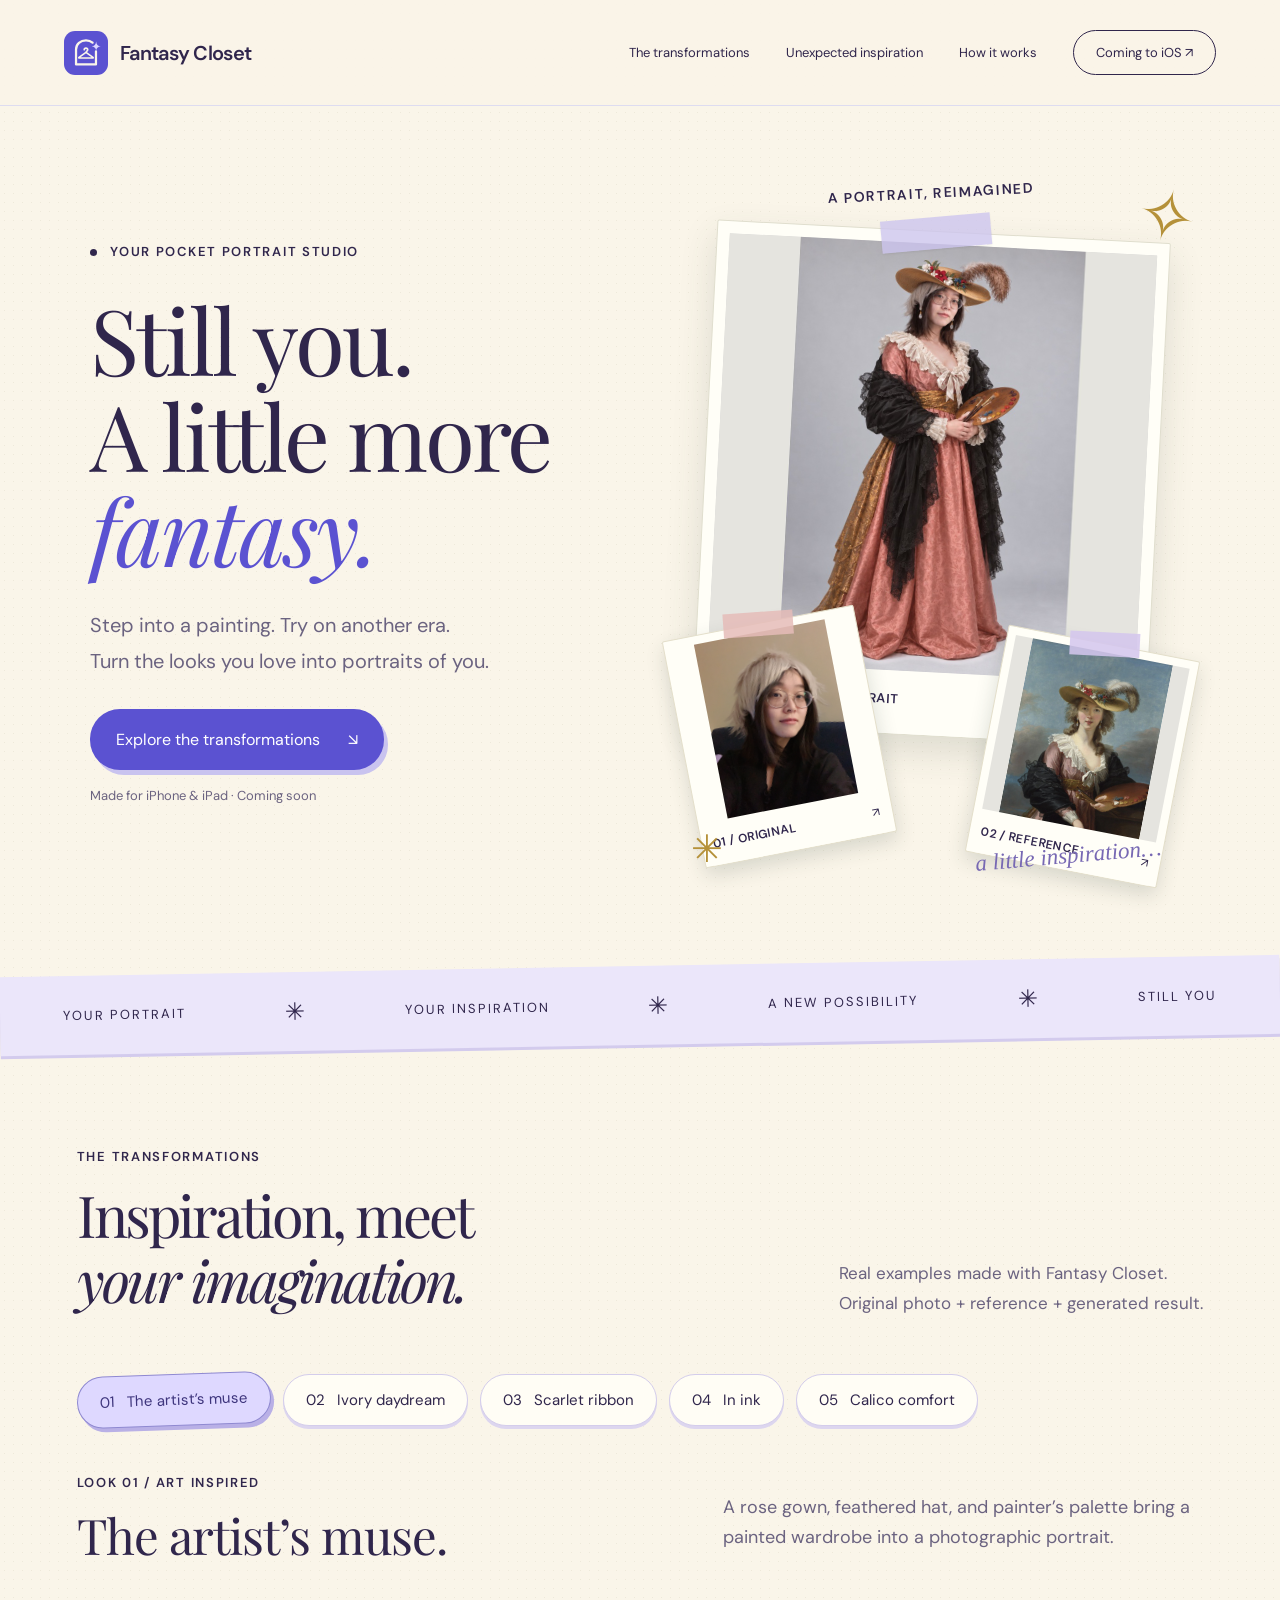
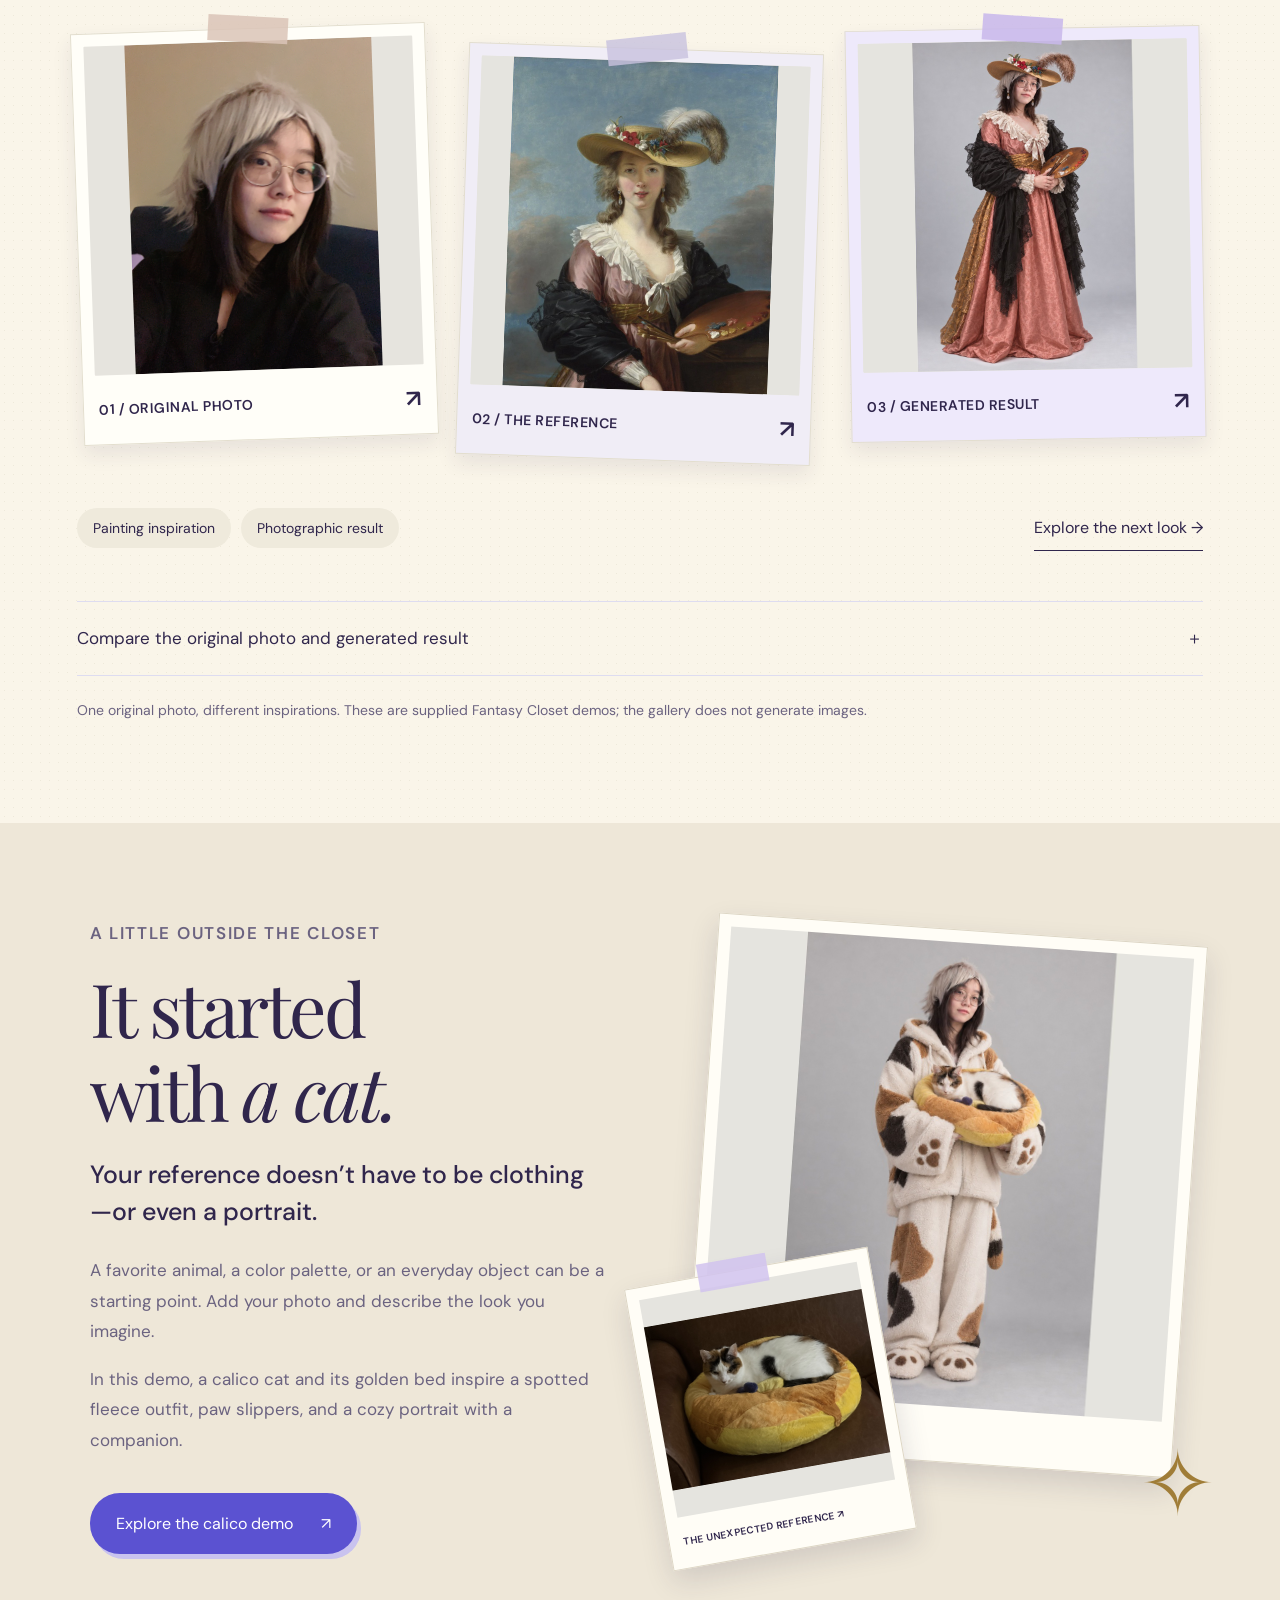
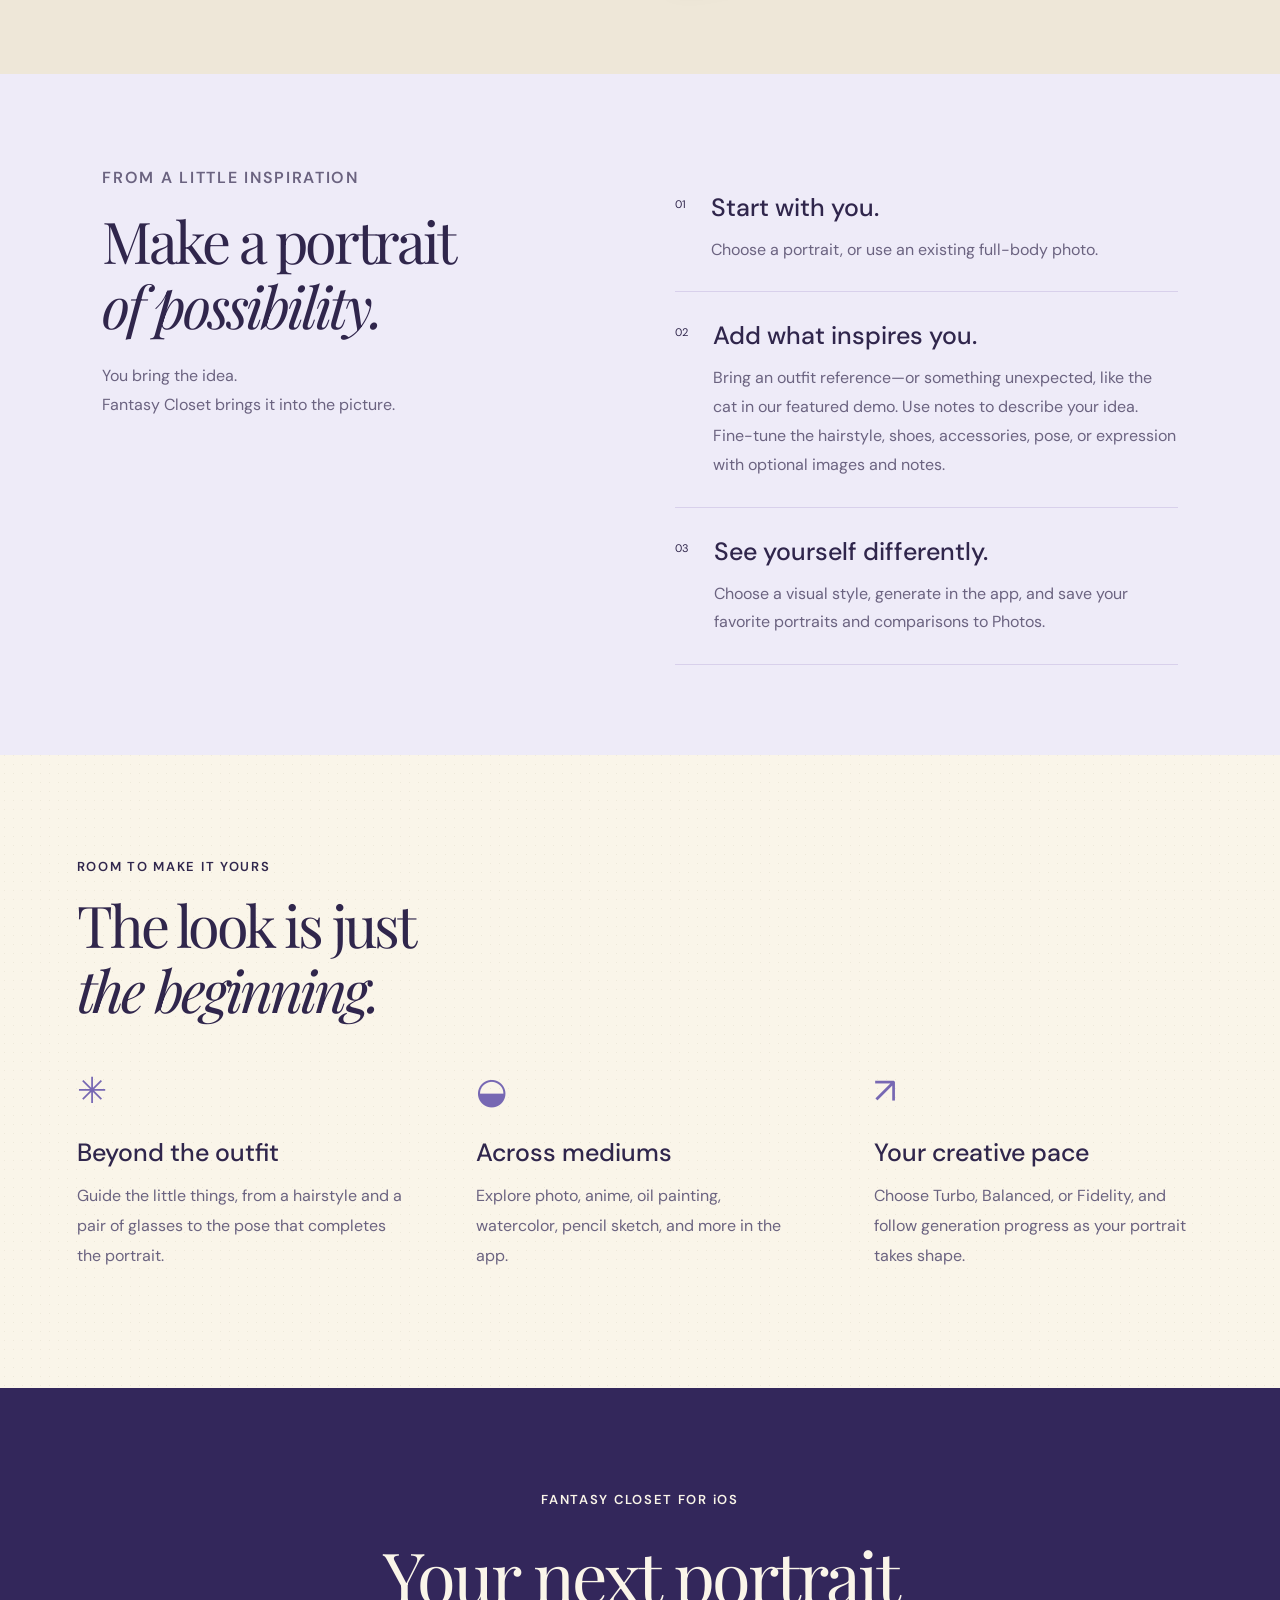
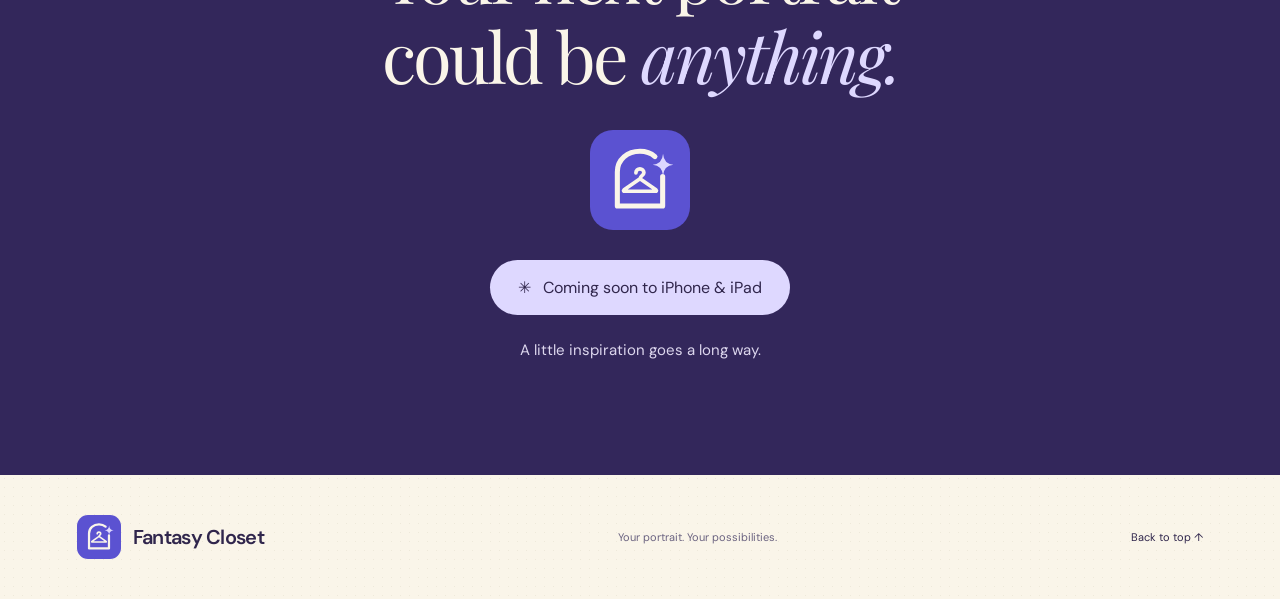
==== FantasyCloset/index.html @ d8d75c47 "WIP" ====
<!doctype html><html lang="en"><head><meta charset="UTF-8"><meta name="viewport" content="width=device-width,initial-scale=1"><meta name="description" content="Meet Fantasy Closet, an iOS portrait studio for exploring outfits, artistic styles, and new possibilities with your photos."><title>Fantasy Closet — A different kind of self-expression</title><link rel="icon" type="image/svg+xml" href="assets/fantasy-closet-icon.svg"><link rel="apple-touch-icon" href="assets/apple-touch-icon.png"><link rel="stylesheet" href="style.css"></head><body>
<header><a class="brand" href="#"><img src="assets/fantasy-closet-icon.svg" alt="" class="brand-icon"><span>Fantasy Closet</span></a><nav aria-label="Main navigation"><a href="#explore">The transformations</a><a href="#calico">Unexpected inspiration</a><a href="#process">How it works</a><a class="pill" href="#launch">Coming to iOS ↗</a></nav></header>
<main><section class="hero"><div class="hero-copy"><p class="eyebrow"><span class="dot"></span> YOUR POCKET PORTRAIT STUDIO</p><h1>Still you.<br>A little more<br><em>fantasy.</em></h1><p class="intro">Step into a painting. Try on another era.<br>Turn the looks you love into portraits of you.</p><a class="button" href="#explore">Explore the transformations <span>↘</span></a><p class="small">Made for iPhone & iPad · Coming soon</p></div><div class="hero-art hero-story"><p class="eyebrow">A PORTRAIT, REIMAGINED</p><button class="hero-output" id="hero-output" aria-label="Enlarge hero generated portrait"><img class="hero-result" src="assets/artist-result.jpg" alt="Generated portrait in a rose gown and feathered artist’s hat"><span>03 / GENERATED PORTRAIT <b>↗</b></span></button><div class="hero-inputs"><button id="hero-original" aria-label="View the original portrait"><img src="assets/original.jpg" alt="Original source portrait with glasses and two-tone hair"><span>01 / ORIGINAL <b>↗</b></span></button><span class="hero-plus" aria-hidden="true">+</span><button data-view="1" aria-label="View the painting reference"><img src="assets/artist-reference.jpg" alt="Painting used as the outfit reference"><span>02 / REFERENCE <b>↗</b></span></button></div><p class="hero-story-note"><span aria-hidden="true">✳</span></p></div></section>
<div class="ribbon"><span>YOUR PORTRAIT</span><i>✳</i><span>YOUR INSPIRATION</span><i>✳</i><span>A NEW POSSIBILITY</span><i>✳</i><span>STILL YOU</span></div>
<section id="explore" class="explore"><div class="section-heading"><div><p class="eyebrow">THE TRANSFORMATIONS</p><h2>Inspiration, meet<br><em>your imagination.</em></h2></div><p>Real examples made with Fantasy Closet.<br>Original photo + reference + generated result.</p></div><div class="tabs" role="group" aria-label="Choose a transformation">
<button class="active" data-look="0" aria-pressed="true">01 &nbsp; The artist’s muse</button><button data-look="1" aria-pressed="false">02 &nbsp; Ivory daydream</button><button data-look="2" aria-pressed="false">03 &nbsp; Scarlet ribbon</button><button data-look="3" aria-pressed="false">04 &nbsp; In ink</button><button data-look="4" aria-pressed="false">05 &nbsp; Calico comfort</button></div>
<div class="demo-heading"><div><p class="eyebrow" id="look-number">LOOK 01 / ART INSPIRED</p><h3 id="look-title">The artist’s muse.</h3></div><p id="look-description">A rose gown, feathered hat, and painter’s palette bring a painted wardrobe into a photographic portrait.</p></div>
<div class="demo-triptych">
<figure><button class="demo-image" id="expand-original" aria-label="Enlarge original photo"><img id="original" src="assets/original.jpg" alt="Original source portrait with glasses and two-tone hair" loading="lazy"></button><figcaption><span>01 / ORIGINAL PHOTO</span><span>↗</span></figcaption></figure>
<figure><button class="demo-image" id="expand-ref" aria-label="Enlarge reference"><img id="reference" src="assets/artist-reference.jpg" alt="Painting reference with rose gown and feathered hat" loading="lazy"></button><figcaption><span>02 / THE REFERENCE</span><span>↗</span></figcaption></figure>
<figure><button class="demo-image" id="expand-result" aria-label="Enlarge generated result"><img id="result" src="assets/artist-result.jpg" alt="Generated portrait in a rose gown and feathered hat" loading="lazy"></button><figcaption><span>03 / GENERATED RESULT</span><span>↗</span></figcaption></figure>
</div><div class="demo-footer"><div class="tags" id="tags"><span>Painting inspiration</span><span>Photographic result</span></div><button class="text-button" id="next">Explore the next look →</button></div>
<details class="compare-details"><summary>Compare the original photo and generated result <span>＋</span></summary><div class="compare-body"><div class="compare-stage" id="result-frame"><img id="compare-result" src="assets/artist-result.jpg" alt="Generated result for comparison"><div id="before" class="before"><img src="assets/original.jpg" alt="Original photo for comparison"></div><div id="divider"><span>↔</span></div></div><div id="slider-wrap"><label for="compare">Original <span>Drag to compare</span> Result</label><input id="compare" type="range" min="0" max="100" value="50" aria-label="Original and generated result comparison"></div><p>Original portrait and generated full-body result are shown at their own proportions.</p></div></details>
<p class="gallery-note">One original photo, different inspirations. These are supplied Fantasy Closet demos; the gallery does not generate images.</p></section>
<section class="calico-feature" id="calico"><div class="calico-copy"><p class="eyebrow">A LITTLE OUTSIDE THE CLOSET</p><h2>It started<br>with <em>a cat.</em></h2><p class="calico-lead">Your reference doesn’t have to be clothing—or even a portrait.</p><p>A favorite animal, a color palette, or an everyday object can be a starting point. Add your photo and describe the look you imagine.</p><p>In this demo, a calico cat and its golden bed inspire a spotted fleece outfit, paw slippers, and a cozy portrait with a companion.</p><a class="button" id="calico-explore" href="#explore">Explore the calico demo <span>↗</span></a></div><div class="calico-art"><figure class="calico-result"><img src="assets/cat-result.jpg" alt="Generated portrait in calico-patterned fleece holding a cat in its golden bed" loading="lazy"><figcaption>THE IDEA, REIMAGINED</figcaption></figure><figure class="calico-reference"><button id="calico-reference-open" aria-label="Enlarge calico reference"><img src="assets/cat-reference.jpg" alt="The inspiration: a calico cat resting in a golden bed" loading="lazy"></button><figcaption>THE UNEXPECTED REFERENCE ↗</figcaption></figure><span class="calico-spark" aria-hidden="true">✧</span></div></section><section class="process" id="process"><div><p class="eyebrow">FROM A LITTLE INSPIRATION</p><h2>Make a portrait<br><em>of possibility.</em></h2><p>You bring the idea.<br>Fantasy Closet brings it into the picture.</p></div><ol><li><span>01</span><div><h3>Start with you.</h3><p>Choose a portrait, or use an existing full-body photo.</p></div></li><li><span>02</span><div><h3>Add what inspires you.</h3><p>Bring an outfit reference—or something unexpected, like the cat in our featured demo. Use notes to describe your idea. Fine-tune the hairstyle, shoes, accessories, pose, or expression with optional images and notes.</p></div></li><li><span>03</span><div><h3>See yourself differently.</h3><p>Choose a visual style, generate in the app, and save your favorite portraits and comparisons to Photos.</p></div></li></ol></section>
<section class="details"><p class="eyebrow">ROOM TO MAKE IT YOURS</p><h2>The look is just<br><em>the beginning.</em></h2><div class="detail-grid"><article><span>✳</span><h3>Beyond the outfit</h3><p>Guide the little things, from a hairstyle and a pair of glasses to the pose that completes the portrait.</p></article><article><span>◒</span><h3>Across mediums</h3><p>Explore photo, anime, oil painting, watercolor, pencil sketch, and more in the app.</p></article><article><span>↗</span><h3>Your creative pace</h3><p>Choose Turbo, Balanced, or Fidelity, and follow generation progress as your portrait takes shape.</p></article></div></section>
<section class="launch" id="launch"><p class="eyebrow">FANTASY CLOSET FOR iOS</p><h2>Your next portrait<br>could be <em>anything.</em></h2><img class="launch-icon" src="assets/fantasy-closet-icon.svg" alt="Fantasy Closet app icon"><span class="launch-pill">✳ &nbsp; Coming soon to iPhone & iPad</span><p>A little inspiration goes a long way.</p></section></main><footer><a class="brand" href="#"><img src="assets/fantasy-closet-icon.svg" alt="" class="brand-icon"><span>Fantasy Closet</span></a><p>Your portrait. Your possibilities.</p><a href="#">Back to top ↑</a></footer><dialog id="lightbox"><button id="close" aria-label="Close image">Close ×</button><img id="large" alt="Expanded gallery image"></dialog><script src="app.js"></script></body></html>
---- FantasyCloset/style.css ----
@import url('https://fonts.googleapis.com/css2?family=DM+Sans:wght@400;500;600;700&family=Playfair+Display:ital,wght@0,400;0,500;1,400;1,500&display=swap');
:root{--paper:#f5f2eb;--ink:#30264c;--muted:#6b6380;--line:#dedcf0;--accent:#ded8ff}*{box-sizing:border-box}html{scroll-behavior:smooth;scroll-padding-top:30px}body{margin:0;background:var(--paper);color:var(--ink);font-family:'DM Sans',sans-serif}button,a,input{-webkit-tap-highlight-color:transparent}button,a{touch-action:manipulation}a{color:inherit;text-decoration:none}button{font:inherit;cursor:pointer;color:inherit}button:focus-visible,a:focus-visible,input:focus-visible{outline:3px solid #9b6529;outline-offset:5px}header{height:106px;display:flex;align-items:center;justify-content:space-between;padding:0 5%;border-bottom:1px solid var(--line)}.brand{display:flex;gap:12px;align-items:center;font-size:29px}.brand span{font-size:20px;letter-spacing:-.7px;font-weight:600}nav{display:flex;align-items:center;gap:36px;font-size:13px}.pill{border:1px solid var(--ink);border-radius:30px;padding:13px 22px}.hero{max-width:1500px;margin:auto;display:grid;grid-template-columns:1fr 1fr;min-height:780px;padding:68px 7% 75px;gap:50px}.eyebrow{font-size:11px;letter-spacing:2px;font-weight:600;line-height:1.8}.dot{display:inline-block;width:7px;height:7px;background:var(--ink);border-radius:50%;margin-right:9px}h1,h2,h3,p{margin-top:0}h1,h2{font-family:'Playfair Display',Georgia,serif;font-weight:400;letter-spacing:-3px}h1{font-size:clamp(70px,7.1vw,110px);line-height:1.05;margin:28px 0}em{font-weight:400}h1 em{color:#5b52d1}.intro{font-size:17px;line-height:1.8;color:var(--muted);margin:30px 0}.button{background:var(--ink);color:white;display:inline-flex;gap:28px;align-items:center;padding:20px 26px;border-radius:4px;font-size:13px}.button:hover{background:#4941b4}.small{font-size:11px;color:var(--muted);margin-top:17px}.hero-art{position:relative;max-width:490px;margin:0 auto;width:100%;padding:0 0 20px 35px}.hero-result{width:100%;height:625px;object-fit:cover;border-radius:220px 220px 3px 3px;background:#ccc}.orbit{position:absolute;right:-28px;top:270px;writing-mode:vertical-rl;font-size:9px;letter-spacing:3px}.reference-stamp{position:absolute;bottom:42px;left:-42px;width:155px;background:#fffdf8;border:0;padding:9px;box-shadow:0 9px 25px #132e2520;transform:rotate(-8deg);transition:transform .2s}.reference-stamp:hover{transform:rotate(-3deg) scale(1.04)}.reference-stamp img{width:100%;height:170px;object-fit:cover}.reference-stamp span{display:block;font-size:8px;letter-spacing:1px;margin:10px 0 3px}.art-label{display:block;text-align:right;font-size:9px;letter-spacing:2px;margin-top:17px}.ribbon{display:flex;justify-content:space-around;gap:20px;align-items:center;border-block:1px solid var(--line);padding:24px;font-size:11px;letter-spacing:2px}.ribbon i{font-size:24px;font-style:normal}.explore,.details{padding:100px 6%}.section-heading{display:flex;justify-content:space-between;align-items:end;margin-bottom:35px}h2{font-size:clamp(40px,4.5vw,68px);line-height:1.13;margin-bottom:24px}.section-heading>p,.process p{font-size:14px;line-height:1.8;color:var(--muted)}.tabs{display:flex;border-bottom:1px solid var(--line);margin-bottom:40px;gap:12px}.tabs button{border:0;background:none;padding:18px 20px;color:var(--muted);font-size:12px;border-bottom:2px solid transparent}.tabs button.active{color:var(--ink);border-color:var(--ink)}.showcase{display:grid;grid-template-columns:1fr 1fr .8fr;gap:27px;align-items:start}.frame{height:480px;background:#e6e4de;overflow:hidden;position:relative;border-radius:3px}.frame>img{width:100%;height:100%;object-fit:contain}.result-frame>img{object-fit:cover}.result-frame.sheet>img{position:absolute;width:200%;max-width:none;height:100%;left:-100%;object-fit:fill;top:0}.before{position:absolute;inset:0;clip-path:inset(0 50% 0 0)}.before img{width:200%;height:100%;max-width:none;object-fit:fill}.caption{display:flex;justify-content:space-between;align-items:center;letter-spacing:1.2px;font-size:9px;margin-top:14px}.caption button{border:0;background:transparent;font-size:22px}.look-copy{padding:30px 10px 0 20px}.look-copy h3{font-family:'Playfair Display',Georgia,serif;font-size:40px;font-weight:400;line-height:1.15;letter-spacing:-1px;margin:18px 0}.look-copy>p:not(.eyebrow){font-size:13px;line-height:1.9;color:var(--muted)}.tags{display:flex;flex-wrap:wrap;gap:8px;margin:25px 0}.tags span{font-size:10px;border:1px solid #d8d0eb;padding:8px 10px;border-radius:20px}.look-copy .note{font-size:10px!important;line-height:1.7!important}.text-button{background:transparent;border:0;border-bottom:1px solid var(--ink);padding:12px 0;font-size:12px}.process{background:#eeebf8;padding:90px 8%;display:grid;grid-template-columns:1fr 1fr;gap:70px}.process ol{list-style:none;padding:0;margin:0}.process li{display:flex;gap:25px;padding:27px 0;border-bottom:1px solid #d8d0eb}.process li>span{font-size:11px;padding-top:6px}.process h3,.details h3{font-size:20px;font-weight:500;margin-bottom:12px}.process li p{margin:0;font-size:13px}.detail-grid{display:grid;grid-template-columns:repeat(3,1fr);gap:70px;margin-top:45px}.detail-grid article>span{font-size:36px;display:block;margin-bottom:22px}.detail-grid p{font-size:14px;line-height:1.9;color:var(--muted)}.launch{text-align:center;padding:100px 25px;background:var(--ink);color:var(--paper)}.launch h2{font-size:clamp(45px,5.5vw,80px);margin-top:25px}.launch em{color:var(--accent)}.launch-pill{display:inline-block;margin:15px 0 25px;background:var(--accent);color:var(--ink);border-radius:40px;padding:17px 28px;font-size:13px}.launch>p:last-child{font-size:12px;color:#ddd7ee}footer{padding:40px 6%;display:flex;align-items:center;justify-content:space-between;font-size:11px}footer p{margin:0;color:var(--muted)}dialog{border:0;padding:50px 20px 20px;background:var(--paper);max-width:95vw;max-height:95vh;border-radius:5px}dialog::backdrop{background:#20182feb;backdrop-filter:blur(8px)}dialog img{max-width:85vw;max-height:80vh;display:block;object-fit:contain}#close{position:absolute;right:20px;top:15px;border:0;background:transparent}#divider{position:absolute;left:50%;top:0;bottom:0;width:2px;background:white;pointer-events:none}#divider span{position:absolute;top:50%;transform:translate(-50%,-50%);background:var(--paper);border-radius:100%;padding:12px;color:var(--ink)}#slider-wrap{padding-top:14px}#slider-wrap label{display:flex;justify-content:space-between;font-size:9px}#slider-wrap label span{color:var(--muted)}input[type=range]{width:100%;accent-color:var(--ink);cursor:ew-resize;margin:12px 0 0}[hidden]{display:none!important}@media(min-width:1500px){.explore,.details,.process{padding-left:max(6%,calc((100vw - 1300px)/2));padding-right:max(6%,calc((100vw - 1300px)/2))}}@media(max-width:1000px){.hero{gap:25px;padding-inline:5%;min-height:auto}h1{font-size:76px}.hero-result{height:570px}.reference-stamp{left:0;width:120px}.reference-stamp img{height:135px}.showcase{grid-template-columns:1fr 1fr}.look-copy{grid-column:1/-1;padding:0;max-width:650px}.look-copy h3 br{display:none}.frame{height:530px}.tabs button{padding:16px 8px}.detail-grid{gap:30px}}@media(max-width:650px){header{height:80px;padding:0 6%}.brand span{font-size:17px}nav>a:not(.pill){display:none}.pill{font-size:10px;padding:10px 14px}.hero{display:flex;flex-direction:column;padding:42px 7% 35px;gap:35px}h1{font-size:77px;letter-spacing:-3px;margin:24px 0}.intro{font-size:15px}.hero-art{max-width:370px;padding-left:20px}.hero-result{height:480px}.reference-stamp{left:-10px;bottom:40px}.orbit{right:-15px}.ribbon{font-size:8px;gap:10px;padding:20px 12px;letter-spacing:1px}.ribbon span:last-child,.ribbon i:last-of-type{display:none}.ribbon i{font-size:18px}.explore,.details{padding:60px 6%}.section-heading{display:block}.section-heading>p{font-size:12px}.tabs{display:grid;grid-template-columns:1fr 1fr;gap:0}.tabs button{text-align:left;font-size:10px;padding:15px 4px}.showcase{gap:15px}.frame{height:300px}.caption{font-size:7px;letter-spacing:.5px}.look-copy{padding-top:18px}.look-copy h3{font-size:36px}.process{grid-template-columns:1fr;padding:60px 7%;gap:15px}.detail-grid{grid-template-columns:1fr;gap:25px}.detail-grid article{border-bottom:1px solid var(--line);padding-bottom:15px}.detail-grid article>span{margin-bottom:12px}.launch{padding:65px 6%}footer{flex-wrap:wrap;gap:25px}footer p{display:none}}@media(prefers-reduced-motion:reduce){html{scroll-behavior:auto}*{transition:none!important}}
@media(max-width:380px){h1{font-size:64px}.frame{height:240px}.hero-result{height:430px}}
/* Original / reference / result demo collection */
.tabs{flex-wrap:wrap;gap:5px}.tabs button{padding-inline:16px}.demo-heading{display:flex;align-items:center;justify-content:space-between;gap:50px;margin:32px 0}.demo-heading h3{font:400 38px/1.2 'Playfair Display',Georgia,serif;letter-spacing:-1px;margin:10px 0}.demo-heading>p{max-width:480px;font-size:14px;line-height:1.8;color:var(--muted);margin:0}.demo-triptych{display:grid;grid-template-columns:repeat(3,minmax(0,1fr));gap:24px}.demo-triptych figure{margin:0;min-width:0}.demo-image{display:block;border:0;padding:0;width:100%;aspect-ratio:2/3;background:#e6e4de;border-radius:4px;overflow:hidden}.demo-image img{display:block;width:100%;height:100%;object-fit:contain;transition:transform .25s}.demo-image:hover img{transform:scale(1.025)}.demo-triptych figcaption{display:flex;justify-content:space-between;align-items:center;font-size:10px;letter-spacing:1.2px;padding-top:16px}.demo-triptych figcaption>span:last-child{font-size:20px}.demo-footer{display:flex;justify-content:space-between;align-items:center;gap:20px}.compare-details{border-block:1px solid var(--line);margin-top:20px}.compare-details summary{cursor:pointer;padding:22px 0;font-size:13px;display:flex;justify-content:space-between;gap:20px;list-style:none}.compare-details summary::-webkit-details-marker{display:none}.compare-details[open] summary span{transform:rotate(45deg)}.compare-body{max-width:440px;margin:10px auto 35px}.compare-stage{position:relative;aspect-ratio:2/3;background:#e6e4de;overflow:hidden}.compare-stage>img,.compare-stage .before img{width:100%;height:100%;object-fit:contain;display:block}.compare-stage .before{background:#e6e4de}.compare-body>p,.gallery-note{font-size:11px;line-height:1.8;color:var(--muted)}.compare-body>p{margin:18px 0}.gallery-note{margin:22px 0 0}@media(max-width:650px){.demo-heading{display:block;margin:25px 0}.demo-heading>p{font-size:13px}.demo-heading h3{font-size:33px}.demo-triptych{grid-template-columns:1fr 1fr;gap:20px 14px}.demo-triptych figure:last-child{grid-column:1/-1}.demo-triptych figure:last-child .demo-image{max-height:620px}.demo-triptych figcaption{font-size:8px;letter-spacing:.7px}.demo-footer{align-items:start;flex-direction:column;gap:0}.demo-footer .tags{margin-bottom:8px}.tabs button{padding-inline:5px;font-size:10px}.compare-details summary{font-size:12px}.compare-body{max-width:360px}}
/* Consistent square assets and a complete hero transformation story. */
.demo-image{aspect-ratio:1/1}.compare-stage{aspect-ratio:1/1}.hero-story{padding:0;width:100%;max-width:490px}.hero-story>.eyebrow{margin:0 0 18px}.hero-output{display:block;width:100%;padding:0;border:0;border-radius:5px;background:#e6e4de;overflow:hidden;text-align:left}.hero-story .hero-result{display:block;width:100%;height:auto;aspect-ratio:1/1;border-radius:0;object-fit:contain}.hero-output>span,.hero-inputs button>span{display:flex;justify-content:space-between;padding:13px 15px;font-size:9px;letter-spacing:1.5px;background:#ebe9e0}.hero-output b,.hero-inputs b{font-weight:400}.hero-inputs{display:grid;grid-template-columns:1fr 26px 1fr;align-items:center;gap:10px;margin-top:18px}.hero-inputs button{display:block;width:100%;padding:0;border:1px solid var(--line);border-radius:4px;overflow:hidden;background:#e6e4de;text-align:left}.hero-inputs img{display:block;width:100%;height:auto;aspect-ratio:1/1;object-fit:contain}.hero-plus{text-align:center;font-family:Georgia,serif;font-size:25px}.hero-story-note{text-align:center;font-size:11px;color:var(--muted);margin:15px 0 0}.hero-story button:hover{box-shadow:0 5px 18px #30264c1a}.hero-inputs button>span{font-size:8px;letter-spacing:1px;padding:11px 10px}@media(max-width:650px){.hero-story{max-width:420px}.hero-story .hero-result{height:auto}.hero{gap:34px}.hero-inputs{gap:7px;grid-template-columns:1fr 18px 1fr}.demo-triptych figure:last-child .demo-image{max-height:none}}
/* A playful portrait scrapbook, with pinned inspirations and generous type. */
:root{--paper:#faf5e9;--ink:#30264c;--accent:#ded8ff;--muted:#6b6380;--line:#dedcf0}body{background-image:radial-gradient(#9c9d7620 .7px,transparent .7px);background-size:9px 9px}header{background:#faf5e9ed}.eyebrow{font-size:13px;letter-spacing:1.7px}.intro{font-size:20px}.small{font-size:13px}.button{font-size:16px;border-radius:30px;box-shadow:4px 5px 0 #c9c3ef}.hero{gap:65px;padding-top:75px;padding-bottom:90px;align-items:center}.hero-story{position:relative;padding:0 18px 140px;isolation:isolate}.hero-story>.eyebrow{font-size:14px;text-align:center;transform:rotate(-3deg);margin-bottom:25px}.hero-story::before{content:'✧';position:absolute;right:-20px;top:-10px;font-size:70px;color:#b59139;transform:rotate(15deg);z-index:-1}.hero-story::after{content:'a little inspiration…';position:absolute;bottom:7px;right:15px;font:italic 23px Georgia,serif;transform:rotate(-5deg);color:#7768b3}.hero-output{padding:12px 12px 0;background:#fffef7;border-radius:2px;box-shadow:0 15px 35px #37453525;transform:rotate(3deg);overflow:visible;border:1px solid #e0dece}.hero-output::before{content:'';position:absolute;top:-15px;left:36%;width:110px;height:32px;background:#cdc5efc9;transform:rotate(-8deg);z-index:2;box-shadow:0 1px 2px #00000010}.hero-output>span{font-size:13px;font-weight:600;letter-spacing:.8px;background:#fffef7;padding:20px 6px 26px}.hero-inputs{display:block;position:absolute;inset:auto -4px 45px -4px;height:210px;pointer-events:none;margin:0}.hero-inputs button{position:absolute;width:43%;max-width:195px;padding:8px 8px 0;border:1px solid #e4dfcb;border-radius:2px;background:#fffef7;box-shadow:0 8px 20px #293d342a;pointer-events:auto;overflow:visible;transition:transform .2s}.hero-inputs button:first-child{left:0;top:0;transform:rotate(-11deg)}.hero-inputs button:last-child{right:0;top:20px;transform:rotate(11deg)}.hero-inputs button::before{content:'';position:absolute;top:-12px;left:32%;width:70px;height:24px;background:#e5bcb9d9;transform:rotate(7deg);z-index:2}.hero-inputs button:last-child::before{background:#d4c7eedc;transform:rotate(-8deg)}.hero-inputs button:hover{transform:rotate(0) translateY(-6px);z-index:4}.hero-inputs button>span{font-size:12px;font-weight:600;letter-spacing:.5px;padding:14px 3px;background:#fffef7}.hero-plus{display:none}.hero-story-note{position:absolute;left:5px;bottom:2px;font-size:25px;color:#b59139}.hero-story-note::before{content:'✳';font-size:38px}.hero-story-note{font-size:0}.ribbon{background:#ebe6fa;font-size:13px;transform:rotate(-1deg);border:0;box-shadow:0 3px 0 #d3cbed}.section-heading>p{font-size:17px}.tabs{border:0;gap:12px;margin:38px 0 45px}.tabs button{border:1px solid #d4cdeb;border-radius:30px;background:#fffdf5;padding:15px 22px;font-size:15px;color:var(--ink);box-shadow:0 3px 0 #ddd6ef;transition:transform .18s,background .18s}.tabs button:hover{background:#eee5f2;transform:translateY(-3px) rotate(-2deg)}.tabs button.active{background:#ded8ff;border-color:#8f89d1;box-shadow:3px 4px 0 #b9b0e6;transform:rotate(-2deg)}.demo-heading{gap:40px;margin-bottom:40px}.demo-heading h3{font-size:49px;line-height:1.15}.demo-heading>p{font-size:18px;line-height:1.7}.demo-triptych{gap:30px;padding:15px 0 22px;align-items:start}.demo-triptych figure{position:relative;padding:12px 12px 0;background:#fffef8;border:1px solid #e3dece;box-shadow:0 9px 20px #30264c17;transform:rotate(-2deg)}.demo-triptych figure:nth-child(2){transform:rotate(2deg);margin-top:20px;background:#f0edf6}.demo-triptych figure:nth-child(3){transform:rotate(-1deg);background:#eee9fb}.demo-triptych figure::before{content:'';position:absolute;width:80px;height:26px;top:-13px;left:calc(50% - 40px);background:#dbc5b8d9;transform:rotate(5deg);z-index:1}.demo-triptych figure:nth-child(2)::before{background:#c9c3dfce;transform:rotate(-8deg)}.demo-triptych figure:nth-child(3)::before{background:#c9b9ecdc}.demo-image{border-radius:1px}.demo-triptych figcaption{font-size:14px;font-weight:600;letter-spacing:.5px;padding:18px 3px 20px}.demo-triptych figcaption>span:last-child{font-size:24px}.tags{gap:10px}.tags span{font-size:14px;background:#efeadc;border:0;padding:11px 16px}.text-button{font-size:16px}.compare-details summary{font-size:17px;padding:25px 0}.gallery-note,.compare-body>p{font-size:14px}.compare-details{margin-top:28px}.process h3,.details h3{font-size:25px}.process li p,.detail-grid p,.process p{font-size:16px}.process{background:#eeebf8}.launch-pill{font-size:16px}.launch>p:last-child{font-size:15px}.detail-grid article>span{color:#7768b3}.hero-story button:focus-visible{outline:3px solid #9b6529;outline-offset:6px}
@media(max-width:1000px){.hero{gap:35px}.hero-story{padding-bottom:115px}.hero-inputs{height:180px;bottom:35px}.hero-inputs button{width:44%}.hero-inputs button>span{font-size:10px}.hero-story::after{font-size:19px}.demo-triptych{gap:18px}.demo-triptych figcaption{font-size:11px}.tabs button{font-size:14px;padding:14px 17px}}
@media(max-width:650px){.hero{padding:45px 7% 75px;gap:65px}.hero-story{max-width:400px;padding:0 12px 115px}.hero-story>.eyebrow{font-size:12px}.hero-story::before{font-size:50px;right:-5px;top:-20px}.hero-inputs{left:0;right:0;bottom:25px;height:170px}.hero-inputs button{width:43%;padding:6px 6px 0}.hero-inputs button>span{font-size:10px;padding:12px 1px}.hero-output{padding:9px 9px 0}.hero-output>span{font-size:11px;padding:15px 2px 20px}.hero-story::after{bottom:-13px;font-size:19px}.hero-story-note{bottom:-13px}.intro{font-size:18px}.button{font-size:14px;padding:18px 20px;gap:15px}.ribbon{font-size:10px}.section-heading>p{font-size:16px}.tabs{display:flex;gap:10px;margin-bottom:35px}.tabs button{font-size:13px;padding:12px 15px}.demo-heading h3{font-size:39px}.demo-heading>p{font-size:17px}.demo-triptych{gap:26px 15px;padding-top:8px}.demo-triptych figure{padding:7px 7px 0}.demo-triptych figcaption{font-size:10px;letter-spacing:0;padding:12px 0 15px;gap:3px}.demo-triptych figcaption>span:last-child{font-size:19px}.demo-triptych figure::before{width:55px;left:calc(50% - 27px);height:20px;top:-10px}.demo-triptych figure:nth-child(3){margin:8px 6px 0;padding:11px 11px 0}.demo-triptych figure:nth-child(3) figcaption{font-size:15px;padding:17px 3px}.demo-footer{gap:10px}.compare-details summary{font-size:16px}.gallery-note{font-size:13px}.eyebrow{font-size:12px}.hero-inputs button:hover{transform:rotate(0)}.hero-story-note::before{font-size:30px}}
.brand-icon{width:44px;height:44px;border-radius:11px;flex-shrink:0}.launch-icon{display:block;width:100px;height:100px;border-radius:23px;margin:35px auto 15px}.calico-feature{display:grid;grid-template-columns:1fr 1fr;align-items:center;gap:70px;padding:95px 7% 120px;background:#eee7d8;overflow:hidden}.calico-copy{max-width:540px}.calico-copy h2{font-size:clamp(52px,5.8vw,85px)}.calico-copy>p{font-size:17px;line-height:1.8;color:var(--muted)}.calico-copy>.calico-lead{font-size:25px;line-height:1.45;color:var(--ink);font-weight:500}.calico-copy .button{margin-top:20px}.calico-art{position:relative;padding:10px 0 90px 25px}.calico-art figure{margin:0;background:#fffdf6;padding:12px;box-shadow:0 12px 28px #30264c26;border:1px solid #ddd6c5}.calico-art img{display:block;width:100%;aspect-ratio:1;object-fit:contain}.calico-result{transform:rotate(4deg)}.calico-art figcaption{font-size:13px;letter-spacing:1px;padding:18px 2px 8px;font-weight:600}.calico-reference{position:absolute;bottom:0;left:-28px;width:48%;transform:rotate(-10deg)}.calico-reference::before{content:'';position:absolute;top:-13px;left:30%;width:70px;height:28px;background:#d2c4efdb}.calico-reference figcaption{font-size:10px;letter-spacing:.4px}.calico-spark{position:absolute;right:-25px;bottom:10px;font-size:90px;color:#a07d37}@media(max-width:1000px){nav{gap:17px}nav a{font-size:11px}.calico-feature{gap:35px}.calico-reference{left:-10px}}@media(max-width:650px){.brand{gap:9px}.brand-icon{width:34px;height:34px;border-radius:8px}.brand span{font-size:16px}.calico-feature{grid-template-columns:1fr;padding:65px 7% 85px;gap:45px}.calico-copy>.calico-lead{font-size:22px}.calico-copy>p{font-size:16px}.calico-art{padding:0 8px 90px 15px}.calico-reference{left:0;width:54%}.calico-spark{right:-5px;font-size:65px}.calico-art figcaption{font-size:11px}.calico-reference figcaption{font-size:9px}}
.calico-reference button{display:block;border:0;background:transparent;padding:0;width:100%}

/* Violet shared with the iOS app (StudioColors.violet). */
:root{--violet:#5b52d1} .button{background:var(--violet)} .button:hover{background:#4941b4} .tabs button.active{color:#3e357d} input[type=range]{accent-color:var(--violet)} button:focus-visible,a:focus-visible,input:focus-visible,.hero-story button:focus-visible{outline-color:var(--violet)} .launch{background:#33275b}
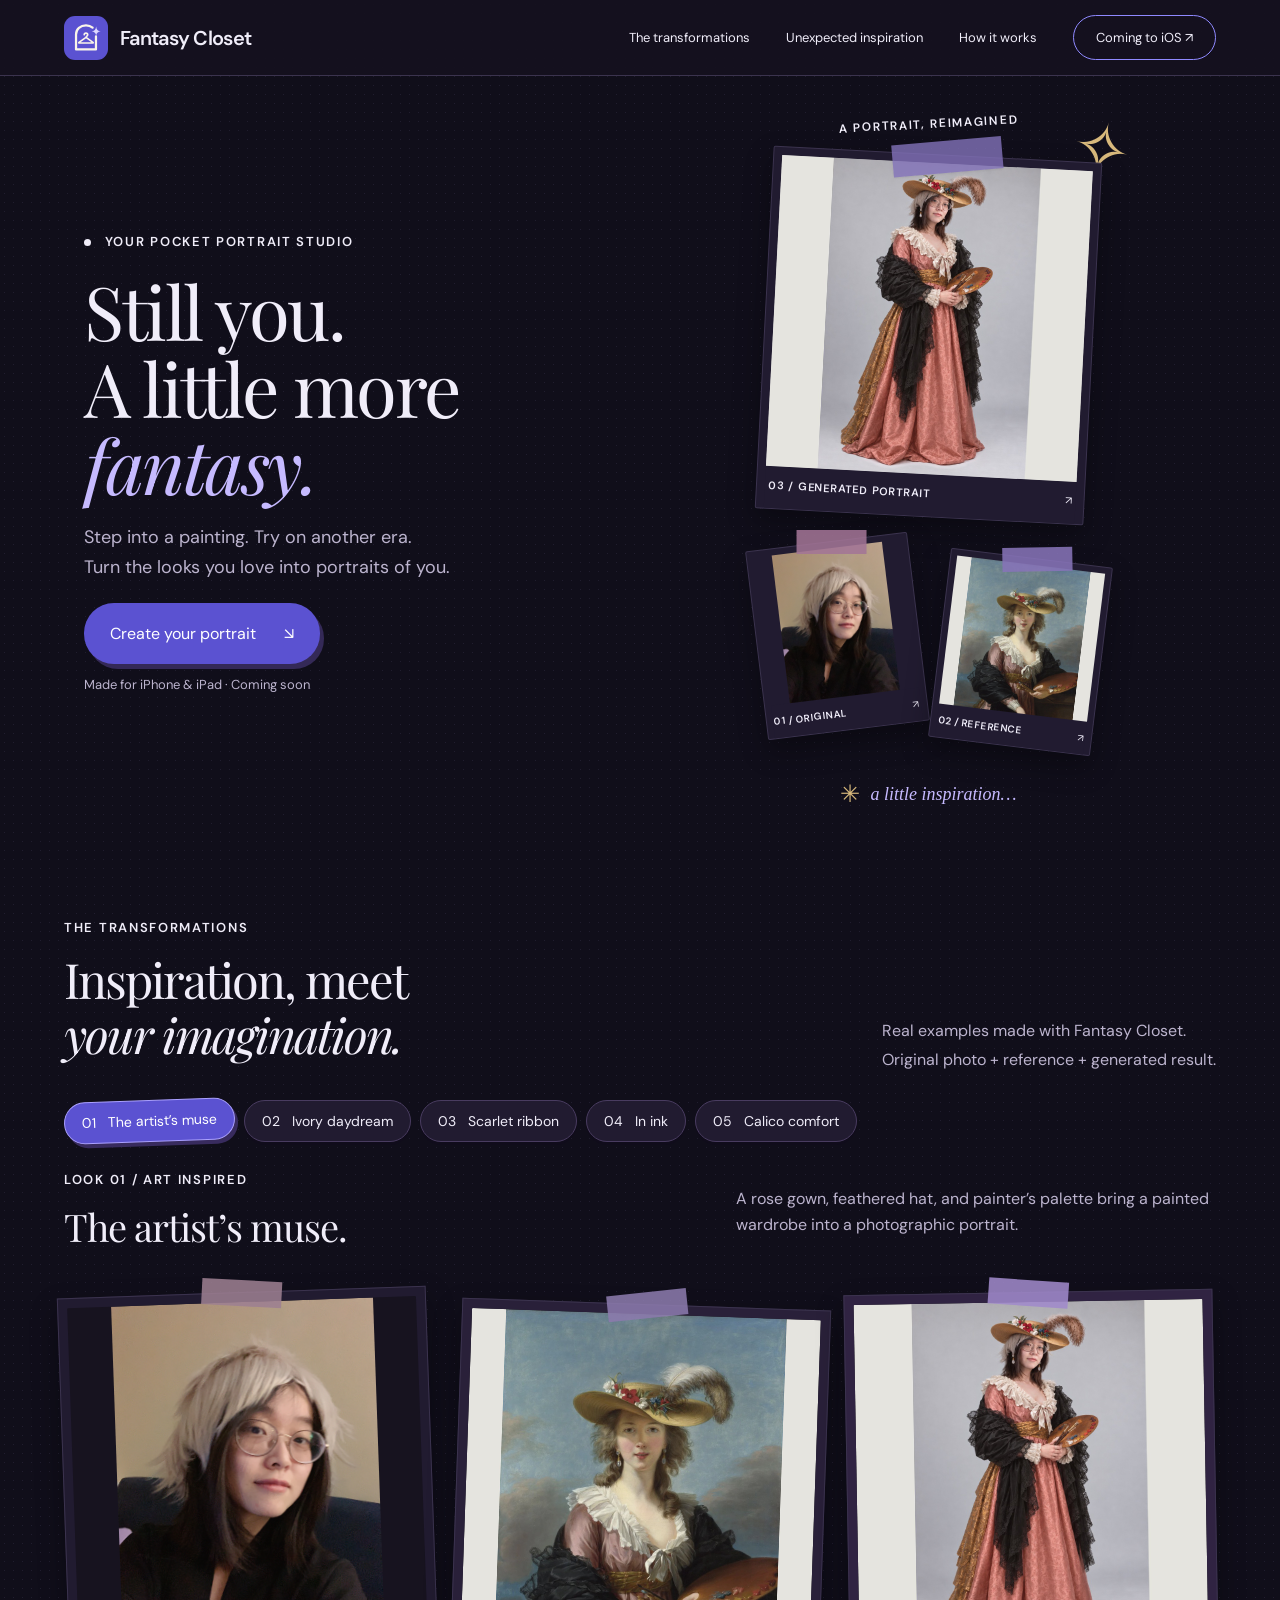
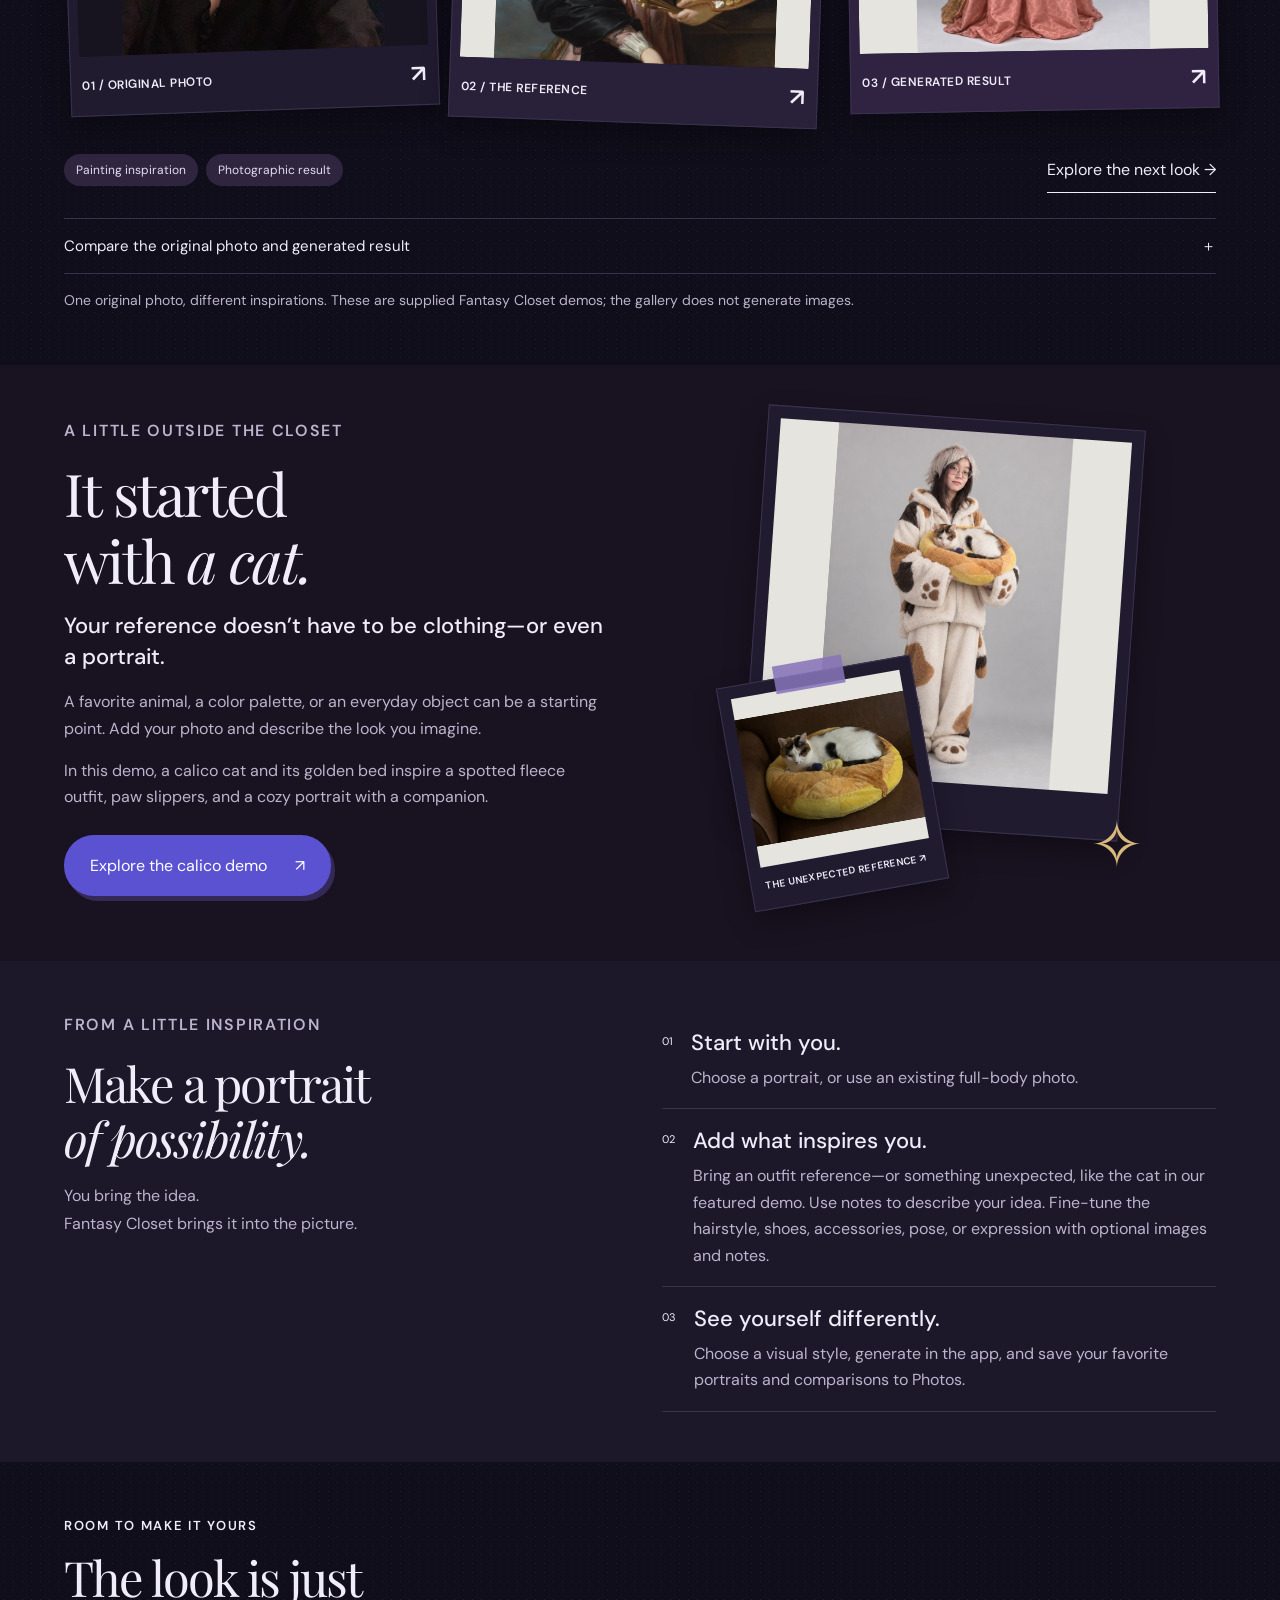
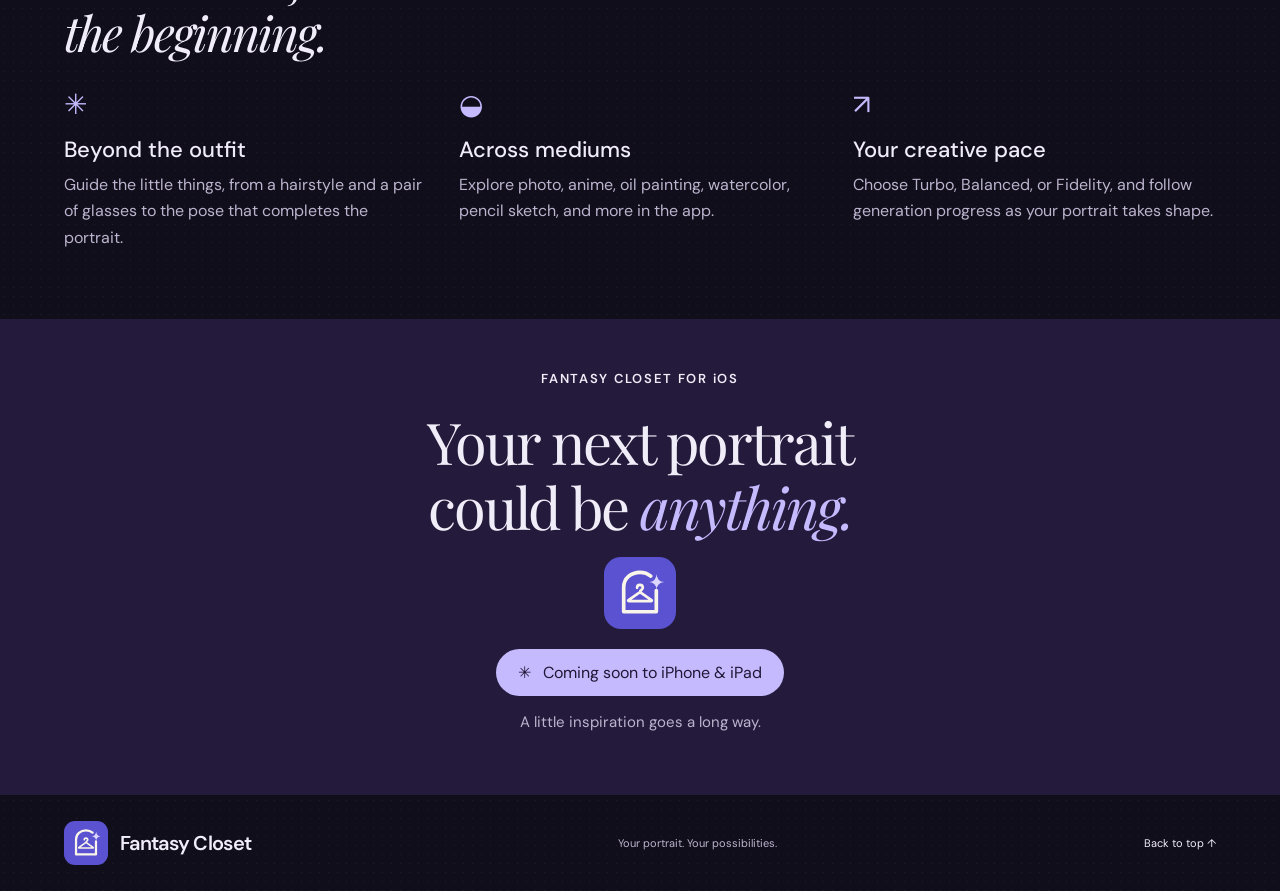
==== commit d40cb1d0: "WIP" ====
--- a/FantasyCloset/index.html
+++ b/FantasyCloset/index.html
@@ -1,7 +1,8 @@
-<!doctype html><html lang="en"><head><meta charset="UTF-8"><meta name="viewport" content="width=device-width,initial-scale=1"><meta name="description" content="Meet Fantasy Closet, an iOS portrait studio for exploring outfits, artistic styles, and new possibilities with your photos."><title>Fantasy Closet — A different kind of self-expression</title><link rel="icon" type="image/svg+xml" href="assets/fantasy-closet-icon.svg"><link rel="apple-touch-icon" href="assets/apple-touch-icon.png"><link rel="stylesheet" href="style.css"></head><body>
+<!doctype html><html lang="en"><head>
+<meta name="theme-color" content="#100e1a">
+<meta name="color-scheme" content="dark"><meta charset="UTF-8"><meta name="viewport" content="width=device-width,initial-scale=1"><meta name="description" content="Meet Fantasy Closet, an iOS portrait studio for exploring outfits, artistic styles, and new possibilities with your photos."><title>Fantasy Closet — A different kind of self-expression</title><link rel="icon" type="image/svg+xml" href="assets/fantasy-closet-icon.svg"><link rel="apple-touch-icon" href="assets/apple-touch-icon.png"><link rel="stylesheet" href="style.css?v=compact-1"></head><body>
 <header><a class="brand" href="#"><img src="assets/fantasy-closet-icon.svg" alt="" class="brand-icon"><span>Fantasy Closet</span></a><nav aria-label="Main navigation"><a href="#explore">The transformations</a><a href="#calico">Unexpected inspiration</a><a href="#process">How it works</a><a class="pill" href="#launch">Coming to iOS ↗</a></nav></header>
-<main><section class="hero"><div class="hero-copy"><p class="eyebrow"><span class="dot"></span> YOUR POCKET PORTRAIT STUDIO</p><h1>Still you.<br>A little more<br><em>fantasy.</em></h1><p class="intro">Step into a painting. Try on another era.<br>Turn the looks you love into portraits of you.</p><a class="button" href="#explore">Explore the transformations <span>↘</span></a><p class="small">Made for iPhone & iPad · Coming soon</p></div><div class="hero-art hero-story"><p class="eyebrow">A PORTRAIT, REIMAGINED</p><button class="hero-output" id="hero-output" aria-label="Enlarge hero generated portrait"><img class="hero-result" src="assets/artist-result.jpg" alt="Generated portrait in a rose gown and feathered artist’s hat"><span>03 / GENERATED PORTRAIT <b>↗</b></span></button><div class="hero-inputs"><button id="hero-original" aria-label="View the original portrait"><img src="assets/original.jpg" alt="Original source portrait with glasses and two-tone hair"><span>01 / ORIGINAL <b>↗</b></span></button><span class="hero-plus" aria-hidden="true">+</span><button data-view="1" aria-label="View the painting reference"><img src="assets/artist-reference.jpg" alt="Painting used as the outfit reference"><span>02 / REFERENCE <b>↗</b></span></button></div><p class="hero-story-note"><span aria-hidden="true">✳</span></p></div></section>
-<div class="ribbon"><span>YOUR PORTRAIT</span><i>✳</i><span>YOUR INSPIRATION</span><i>✳</i><span>A NEW POSSIBILITY</span><i>✳</i><span>STILL YOU</span></div>
+<main><section class="hero"><div class="hero-copy"><p class="eyebrow"><span class="dot"></span> YOUR POCKET PORTRAIT STUDIO</p><h1>Still you.<br>A little more<br><em>fantasy.</em></h1><p class="intro">Step into a painting. Try on another era.<br>Turn the looks you love into portraits of you.</p><a class="button" href="https://portrait-magick-studio.whiterain258.chatgpt.site/studio.html">Create your portrait <span>↘</span></a><p class="small">Made for iPhone & iPad · Coming soon</p></div><div class="hero-art hero-story"><p class="eyebrow">A PORTRAIT, REIMAGINED</p><button class="hero-output" id="hero-output" aria-label="Enlarge hero generated portrait"><img class="hero-result" src="assets/artist-result.jpg" alt="Generated portrait in a rose gown and feathered artist’s hat"><span>03 / GENERATED PORTRAIT <b>↗</b></span></button><div class="hero-inputs"><button id="hero-original" aria-label="View the original portrait"><img src="assets/original.jpg" alt="Original source portrait with glasses and two-tone hair"><span>01 / ORIGINAL <b>↗</b></span></button><span class="hero-plus" aria-hidden="true">+</span><button data-view="1" aria-label="View the painting reference"><img src="assets/artist-reference.jpg" alt="Painting used as the outfit reference"><span>02 / REFERENCE <b>↗</b></span></button></div><p class="hero-story-note"><span aria-hidden="true">✳</span> a little inspiration…</p></div></section>
 <section id="explore" class="explore"><div class="section-heading"><div><p class="eyebrow">THE TRANSFORMATIONS</p><h2>Inspiration, meet<br><em>your imagination.</em></h2></div><p>Real examples made with Fantasy Closet.<br>Original photo + reference + generated result.</p></div><div class="tabs" role="group" aria-label="Choose a transformation">
 <button class="active" data-look="0" aria-pressed="true">01 &nbsp; The artist’s muse</button><button data-look="1" aria-pressed="false">02 &nbsp; Ivory daydream</button><button data-look="2" aria-pressed="false">03 &nbsp; Scarlet ribbon</button><button data-look="3" aria-pressed="false">04 &nbsp; In ink</button><button data-look="4" aria-pressed="false">05 &nbsp; Calico comfort</button></div>
 <div class="demo-heading"><div><p class="eyebrow" id="look-number">LOOK 01 / ART INSPIRED</p><h3 id="look-title">The artist’s muse.</h3></div><p id="look-description">A rose gown, feathered hat, and painter’s palette bring a painted wardrobe into a photographic portrait.</p></div>
--- a/FantasyCloset/style.css
+++ b/FantasyCloset/style.css
@@ -14,3 +14,63 @@
 
 /* Violet shared with the iOS app (StudioColors.violet). */
 :root{--violet:#5b52d1} .button{background:var(--violet)} .button:hover{background:#4941b4} .tabs button.active{color:#3e357d} input[type=range]{accent-color:var(--violet)} button:focus-visible,a:focus-visible,input:focus-visible,.hero-story button:focus-visible{outline-color:var(--violet)} .launch{background:#33275b}
+
+/* Night palette: violet accents, luminous type, and dark scrapbook surfaces. */
+:root{color-scheme:dark;--paper:#100e1a;--ink:#f0edf9;--muted:#bcb4ce;--line:#3b334e;--accent:#c6baff;--violet:#8f89ff;--surface:#211b30}
+body{background-image:radial-gradient(#c6baff16 .7px,transparent .7px)}
+header{background:#15111fee}h1 em{color:var(--accent)}
+.pill{border-color:#8f89ff}.button{background:#5b52d1;color:#fff;box-shadow:4px 5px 0 #342957}.button:hover{background:#6c62e1}
+.hero-output,.hero-inputs button,.reference-stamp,.demo-triptych figure,.calico-art figure{background:var(--surface);border-color:var(--line);box-shadow:0 12px 28px #0005}
+.hero-output>span,.hero-inputs button>span{background:var(--surface)}
+.hero-story::after,.detail-grid article>span{color:var(--accent)}
+.hero-story::before,.hero-story-note,.calico-spark{color:#d8b97c}
+.hero-output::before{background:#8272bacc}.hero-inputs button::before{background:#a37596dd}.hero-inputs button:last-child::before,.calico-reference::before{background:#8774b9dd}
+.ribbon{background:#2d2344;box-shadow:0 3px 0 #49365f;color:#e4dcff}
+.tabs button{background:#211b30;border-color:#493c60;box-shadow:0 3px 0 #100c1b;color:var(--ink)}
+.tabs button:hover{background:#38294e}.tabs button.active{background:#5b52d1;color:#fff;border-color:#aaa0ff;box-shadow:3px 4px 0 #382b5e}
+.demo-triptych figure:nth-child(2){background:#292039}.demo-triptych figure:nth-child(3){background:#302342}
+.demo-triptych figure::before{background:#9d7f92dd}.demo-triptych figure:nth-child(2)::before{background:#8c7baedd}.demo-triptych figure:nth-child(3)::before{background:#a18acbdd}
+.frame,.demo-image,.compare-stage,.compare-stage .before{background:#17131f}
+.tags span{background:#30253e;color:#e4dcf4}.process{background:#1c1729}.process li{border-color:var(--line)}
+.calico-feature{background:#191321}.launch{background:#241a3b;color:var(--ink)}.launch-pill{background:var(--accent);color:#211735}.launch>p:last-child{color:var(--muted)}
+dialog{color:var(--ink);border:1px solid var(--line)}dialog::backdrop{background:#08050ded}
+
+/* Let snippet heights reserve space so captions never collide with decoration. */
+.hero-story{padding:0 18px 10px}
+.hero-story::after{content:none}
+.hero-inputs{position:relative;inset:auto;display:grid;grid-template-columns:minmax(0,1fr) minmax(0,1fr);align-items:start;gap:24px;height:auto;margin:36px -8px 0;pointer-events:auto}
+.hero-inputs button{position:relative;inset:auto!important;width:100%;max-width:none}
+.hero-inputs button:first-child{transform:rotate(-7deg)}
+.hero-inputs button:last-child{transform:rotate(7deg);margin-top:16px}
+.hero-inputs button:hover{transform:rotate(0) translateY(-4px)}
+.hero-story-note{position:relative;inset:auto;display:flex;justify-content:center;align-items:center;gap:14px;margin:48px 0 0;font:italic 21px/1.5 Georgia,serif;color:var(--accent);text-align:center}
+.hero-story-note::before{content:none}
+.hero-story-note span{font-style:normal;font-size:28px;color:#d8b97c}
+@media(max-width:650px){.hero-story{padding:0 12px 10px}.hero-inputs{gap:18px;margin-top:30px}.hero-story-note{margin-top:40px;font-size:18px}.hero-inputs button>span{font-size:10px;letter-spacing:0;gap:5px}}
+
+/* Compact editorial rhythm, with enough room for tilted cards and captions. */
+header{height:76px;padding-inline:5%}
+.hero{max-width:1240px;min-height:0;padding:38px 5% 42px;gap:42px;grid-template-columns:1fr 1fr}
+h1{font-size:clamp(56px,5.8vw,82px);line-height:1.04;margin:18px 0;letter-spacing:-2.5px}
+.intro{font-size:18px;line-height:1.65;margin:20px 0}.small{margin-top:12px}
+.hero-story{max-width:365px}.hero-story>.eyebrow{margin-bottom:18px;font-size:12px}
+.hero-output{padding:8px 8px 0}.hero-output>span{padding:12px 3px 16px;font-size:11px}
+.hero-inputs{margin-top:24px;gap:20px}.hero-inputs button{padding:6px 6px 0}.hero-inputs button>span{padding:10px 1px;font-size:10px}
+.hero-story-note{margin-top:30px;font-size:18px;gap:10px}.hero-story-note span{font-size:24px}
+.ribbon{padding:16px 20px;font-size:11px}
+.explore,.details{max-width:1360px;margin:auto;padding:52px 5%}
+h2{font-size:clamp(36px,3.8vw,54px);letter-spacing:-2px;margin-bottom:16px}
+.section-heading{margin-bottom:20px;gap:28px}.section-heading>p{margin-bottom:4px;max-width:420px;font-size:16px}
+.tabs{gap:9px;margin:22px 0 26px}.tabs button{padding:11px 17px;font-size:14px}
+.demo-heading{margin:20px 0 26px;gap:28px}.demo-heading h3{font-size:38px;margin:8px 0}.demo-heading>p{font-size:16px;line-height:1.65}
+.demo-triptych{gap:22px;padding:10px 0 14px}.demo-triptych figure{padding:9px 9px 0}.demo-triptych figure:nth-child(2){margin-top:12px}
+.demo-triptych figcaption{padding:13px 2px 15px;font-size:12px}.tags{margin:16px 0;gap:8px}.tags span{padding:8px 12px;font-size:12px}
+.compare-details{margin-top:16px}.compare-details summary{padding:17px 0;font-size:15px}.gallery-note{margin-top:14px}
+.calico-feature{padding:52px max(5%,calc((100vw - 1220px)/2)) 64px;gap:44px}
+.calico-copy h2{font-size:clamp(40px,4.6vw,62px)}.calico-copy>p{font-size:16px;line-height:1.65;margin-bottom:16px}.calico-copy>.calico-lead{font-size:22px}.calico-copy .button{margin-top:8px}
+.calico-art{max-width:410px;width:100%;justify-self:center;padding:0 12px 68px 20px}.calico-art figcaption{padding:12px 2px 5px}.calico-reference{left:0}.calico-spark{font-size:64px;right:0}
+.process{padding:50px max(5%,calc((100vw - 1220px)/2));gap:44px}.process li{padding:17px 0;gap:18px}.process h3,.details h3{font-size:22px;margin-bottom:8px}.process li p,.detail-grid p{line-height:1.65}
+.detail-grid{gap:32px;margin-top:26px}.detail-grid article>span{font-size:28px;margin-bottom:12px}
+.launch{padding:48px 5%}.launch h2{font-size:clamp(40px,4.5vw,62px);margin:18px 0}.launch-icon{width:72px;height:72px;border-radius:17px;margin:18px auto 12px}.launch-pill{padding:13px 22px;margin:8px 0 16px}
+footer{padding:26px 5%}
+@media(max-width:650px){header{height:68px}.hero{padding:28px 7% 35px;gap:32px}h1{font-size:58px}.intro{font-size:17px}.hero-story{max-width:330px}.hero-story::before{font-size:38px;right:0}.hero-inputs{gap:18px}.hero-story-note{margin-top:30px;font-size:17px}.ribbon{padding:14px 10px;font-size:9px}.explore,.details{padding:36px 6%}.section-heading>p{font-size:15px}.tabs{margin:18px 0 22px;gap:8px}.tabs button{font-size:12px;padding:10px 12px}.demo-heading{margin:18px 0 24px}.demo-heading h3{font-size:33px}.demo-heading>p{font-size:15px}.demo-triptych{gap:22px 14px}.demo-triptych figure{padding:6px 6px 0}.demo-triptych figcaption{font-size:10px;padding:10px 0 12px}.demo-triptych figure:nth-child(3){margin-top:4px}.demo-triptych figure:nth-child(3) figcaption{font-size:13px;padding:12px 2px}.calico-feature{padding:38px 7% 46px;gap:30px}.calico-copy>.calico-lead{font-size:21px}.calico-art{max-width:350px}.process{padding:36px 7%;gap:12px}.detail-grid{gap:18px}.launch{padding:36px 6%}footer{padding:24px 6%;gap:18px}}
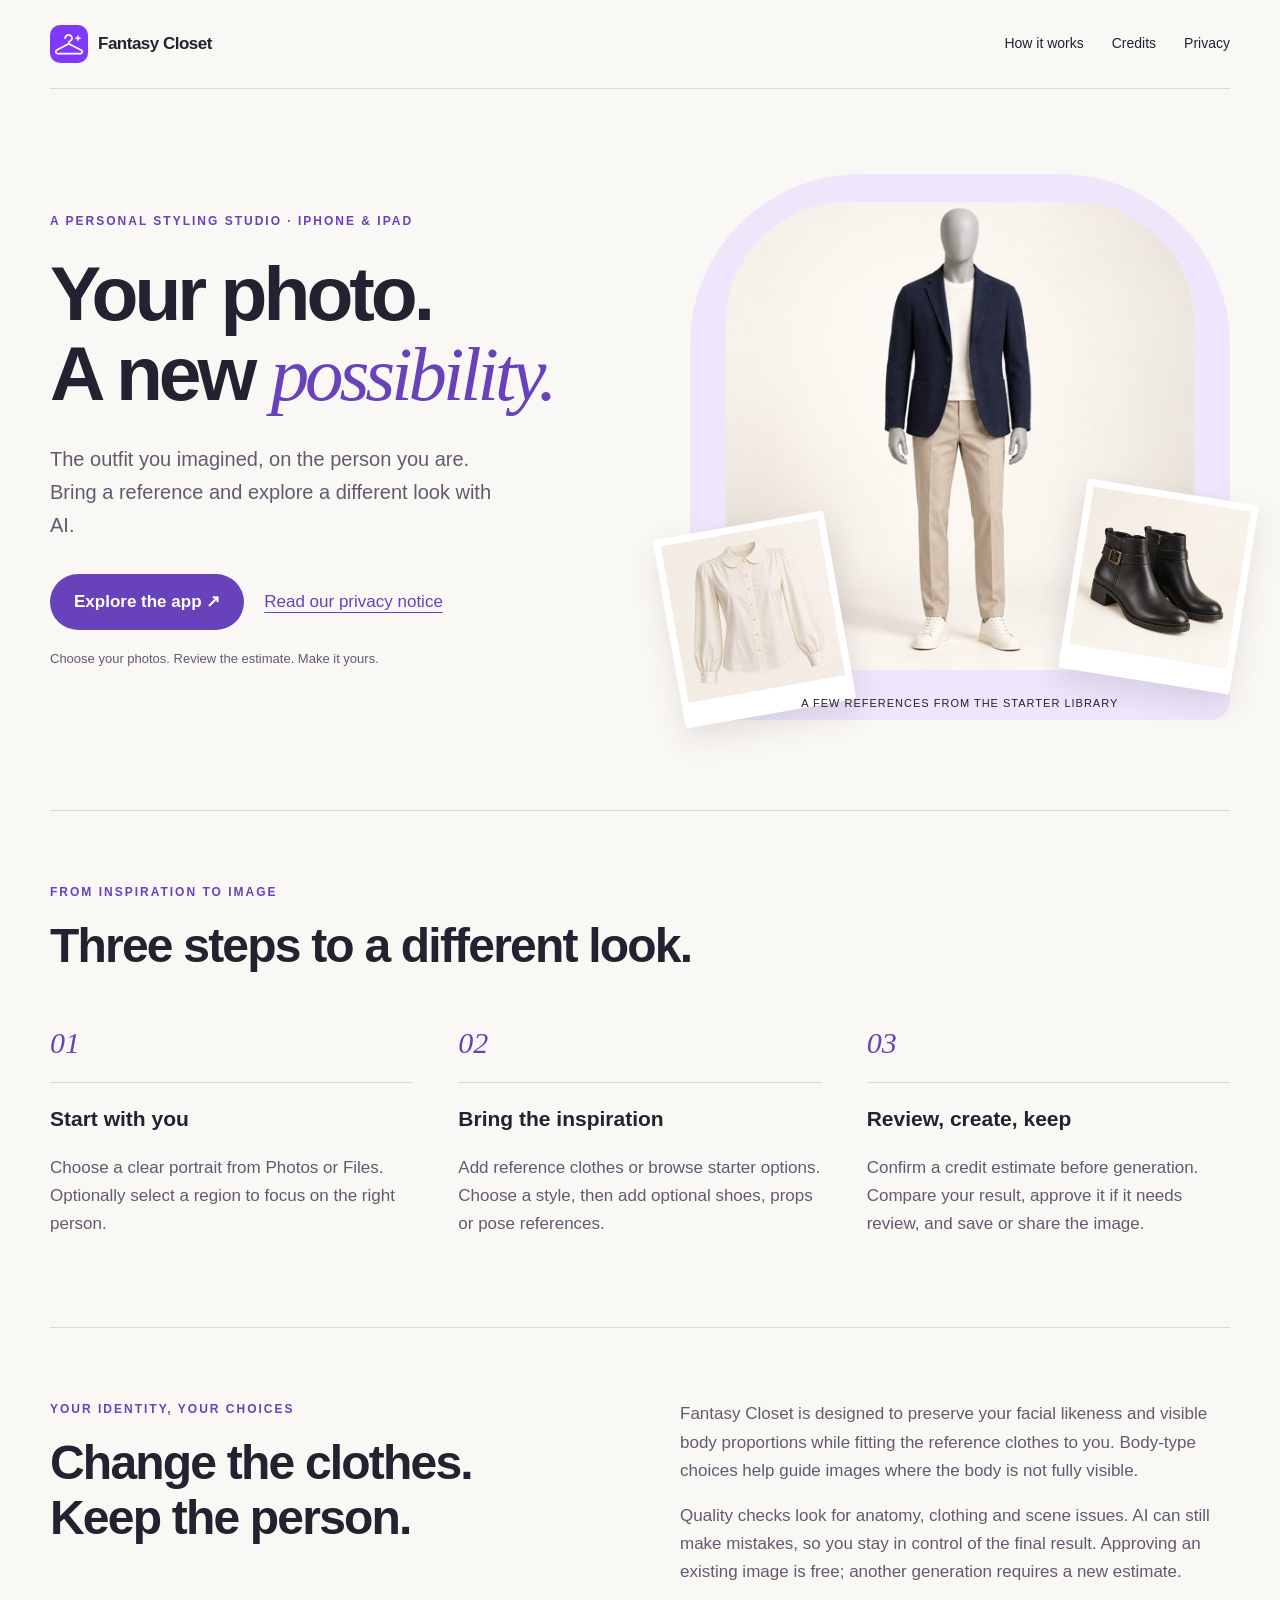
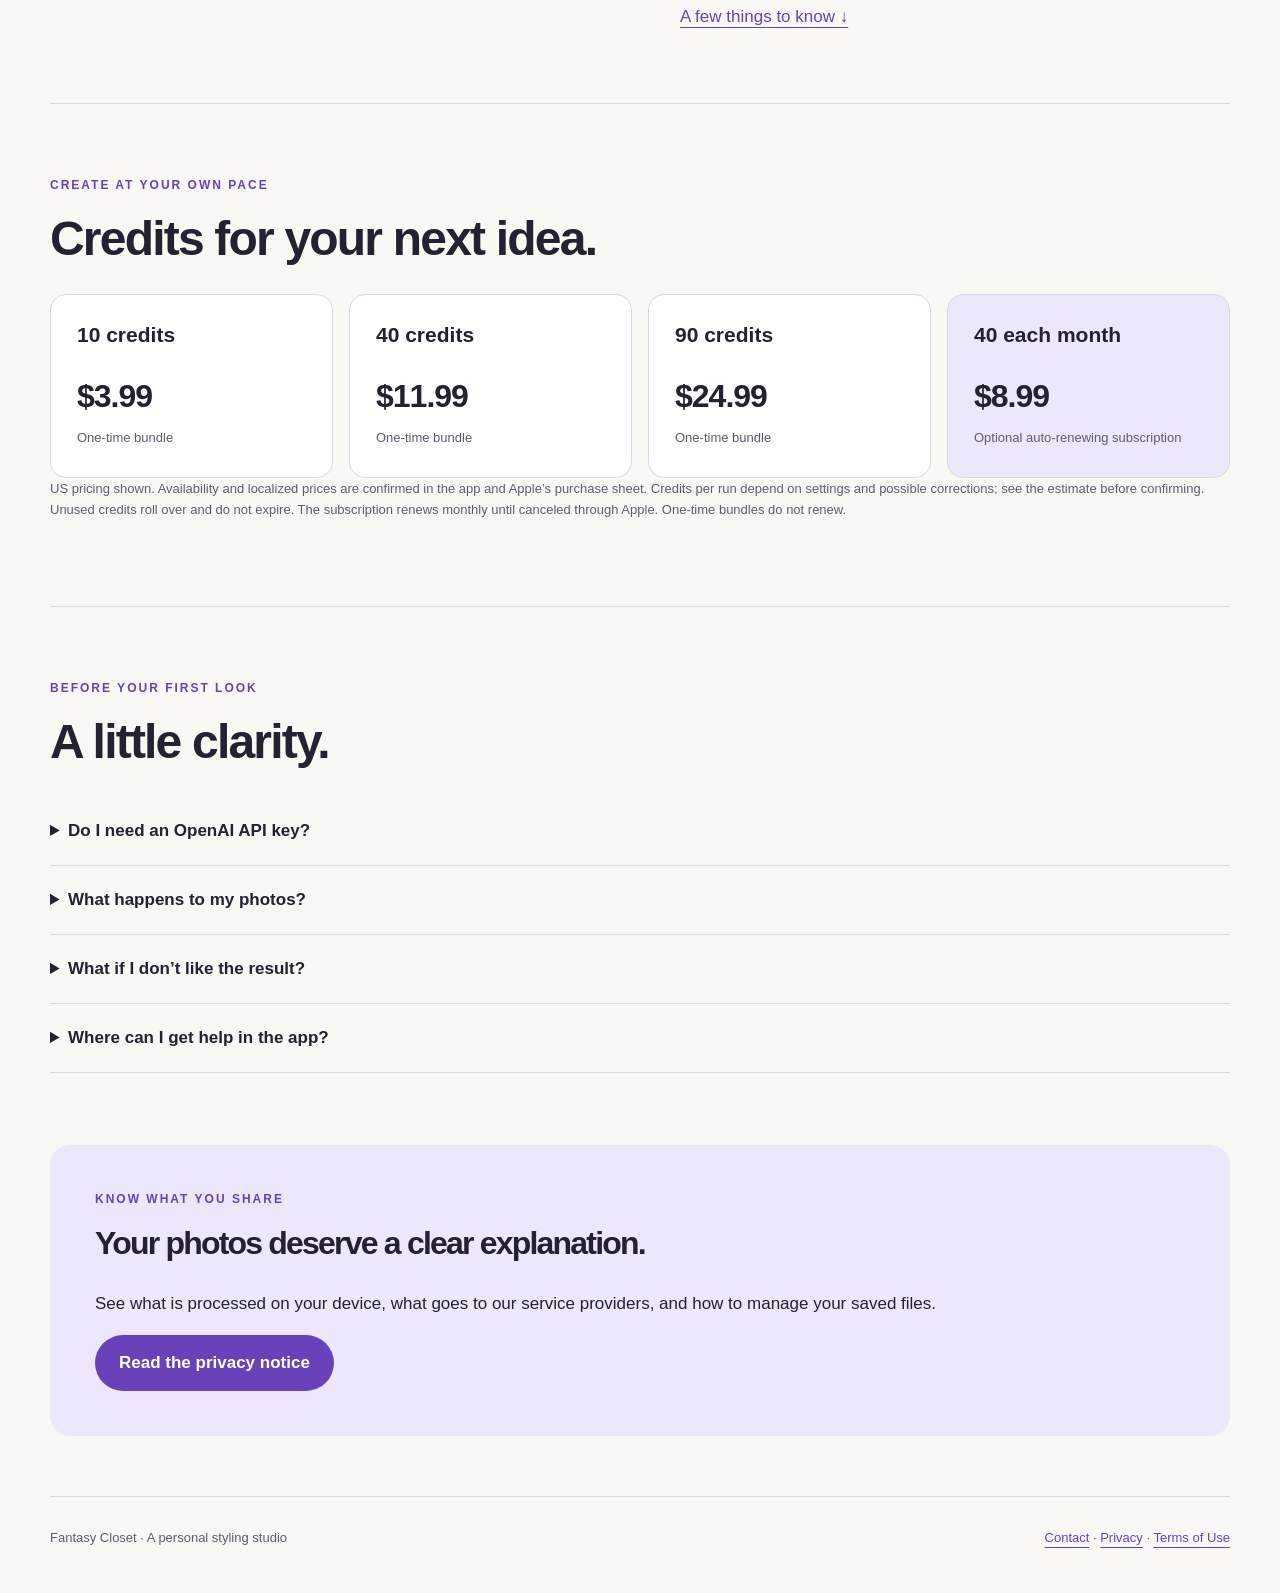
==== commit 5c2ee432: "Add Fantasy Closet website and privacy notice" ====
--- a/FantasyCloset/index.html
+++ b/FantasyCloset/index.html
@@ -1,18 +1 @@
-<!doctype html><html lang="en"><head>
-<meta name="theme-color" content="#100e1a">
-<meta name="color-scheme" content="dark"><meta charset="UTF-8"><meta name="viewport" content="width=device-width,initial-scale=1"><meta name="description" content="Meet Fantasy Closet, an iOS portrait studio for exploring outfits, artistic styles, and new possibilities with your photos."><title>Fantasy Closet — A different kind of self-expression</title><link rel="icon" type="image/svg+xml" href="assets/fantasy-closet-icon.svg"><link rel="apple-touch-icon" href="assets/apple-touch-icon.png"><link rel="stylesheet" href="style.css?v=compact-1"></head><body>
-<header><a class="brand" href="#"><img src="assets/fantasy-closet-icon.svg" alt="" class="brand-icon"><span>Fantasy Closet</span></a><nav aria-label="Main navigation"><a href="#explore">The transformations</a><a href="#calico">Unexpected inspiration</a><a href="#process">How it works</a><a class="pill" href="#launch">Coming to iOS ↗</a></nav></header>
-<main><section class="hero"><div class="hero-copy"><p class="eyebrow"><span class="dot"></span> YOUR POCKET PORTRAIT STUDIO</p><h1>Still you.<br>A little more<br><em>fantasy.</em></h1><p class="intro">Step into a painting. Try on another era.<br>Turn the looks you love into portraits of you.</p><a class="button" href="https://portrait-magick-studio.whiterain258.chatgpt.site/studio.html">Create your portrait <span>↘</span></a><p class="small">Made for iPhone & iPad · Coming soon</p></div><div class="hero-art hero-story"><p class="eyebrow">A PORTRAIT, REIMAGINED</p><button class="hero-output" id="hero-output" aria-label="Enlarge hero generated portrait"><img class="hero-result" src="assets/artist-result.jpg" alt="Generated portrait in a rose gown and feathered artist’s hat"><span>03 / GENERATED PORTRAIT <b>↗</b></span></button><div class="hero-inputs"><button id="hero-original" aria-label="View the original portrait"><img src="assets/original.jpg" alt="Original source portrait with glasses and two-tone hair"><span>01 / ORIGINAL <b>↗</b></span></button><span class="hero-plus" aria-hidden="true">+</span><button data-view="1" aria-label="View the painting reference"><img src="assets/artist-reference.jpg" alt="Painting used as the outfit reference"><span>02 / REFERENCE <b>↗</b></span></button></div><p class="hero-story-note"><span aria-hidden="true">✳</span> a little inspiration…</p></div></section>
-<section id="explore" class="explore"><div class="section-heading"><div><p class="eyebrow">THE TRANSFORMATIONS</p><h2>Inspiration, meet<br><em>your imagination.</em></h2></div><p>Real examples made with Fantasy Closet.<br>Original photo + reference + generated result.</p></div><div class="tabs" role="group" aria-label="Choose a transformation">
-<button class="active" data-look="0" aria-pressed="true">01 &nbsp; The artist’s muse</button><button data-look="1" aria-pressed="false">02 &nbsp; Ivory daydream</button><button data-look="2" aria-pressed="false">03 &nbsp; Scarlet ribbon</button><button data-look="3" aria-pressed="false">04 &nbsp; In ink</button><button data-look="4" aria-pressed="false">05 &nbsp; Calico comfort</button></div>
-<div class="demo-heading"><div><p class="eyebrow" id="look-number">LOOK 01 / ART INSPIRED</p><h3 id="look-title">The artist’s muse.</h3></div><p id="look-description">A rose gown, feathered hat, and painter’s palette bring a painted wardrobe into a photographic portrait.</p></div>
-<div class="demo-triptych">
-<figure><button class="demo-image" id="expand-original" aria-label="Enlarge original photo"><img id="original" src="assets/original.jpg" alt="Original source portrait with glasses and two-tone hair" loading="lazy"></button><figcaption><span>01 / ORIGINAL PHOTO</span><span>↗</span></figcaption></figure>
-<figure><button class="demo-image" id="expand-ref" aria-label="Enlarge reference"><img id="reference" src="assets/artist-reference.jpg" alt="Painting reference with rose gown and feathered hat" loading="lazy"></button><figcaption><span>02 / THE REFERENCE</span><span>↗</span></figcaption></figure>
-<figure><button class="demo-image" id="expand-result" aria-label="Enlarge generated result"><img id="result" src="assets/artist-result.jpg" alt="Generated portrait in a rose gown and feathered hat" loading="lazy"></button><figcaption><span>03 / GENERATED RESULT</span><span>↗</span></figcaption></figure>
-</div><div class="demo-footer"><div class="tags" id="tags"><span>Painting inspiration</span><span>Photographic result</span></div><button class="text-button" id="next">Explore the next look →</button></div>
-<details class="compare-details"><summary>Compare the original photo and generated result <span>＋</span></summary><div class="compare-body"><div class="compare-stage" id="result-frame"><img id="compare-result" src="assets/artist-result.jpg" alt="Generated result for comparison"><div id="before" class="before"><img src="assets/original.jpg" alt="Original photo for comparison"></div><div id="divider"><span>↔</span></div></div><div id="slider-wrap"><label for="compare">Original <span>Drag to compare</span> Result</label><input id="compare" type="range" min="0" max="100" value="50" aria-label="Original and generated result comparison"></div><p>Original portrait and generated full-body result are shown at their own proportions.</p></div></details>
-<p class="gallery-note">One original photo, different inspirations. These are supplied Fantasy Closet demos; the gallery does not generate images.</p></section>
-<section class="calico-feature" id="calico"><div class="calico-copy"><p class="eyebrow">A LITTLE OUTSIDE THE CLOSET</p><h2>It started<br>with <em>a cat.</em></h2><p class="calico-lead">Your reference doesn’t have to be clothing—or even a portrait.</p><p>A favorite animal, a color palette, or an everyday object can be a starting point. Add your photo and describe the look you imagine.</p><p>In this demo, a calico cat and its golden bed inspire a spotted fleece outfit, paw slippers, and a cozy portrait with a companion.</p><a class="button" id="calico-explore" href="#explore">Explore the calico demo <span>↗</span></a></div><div class="calico-art"><figure class="calico-result"><img src="assets/cat-result.jpg" alt="Generated portrait in calico-patterned fleece holding a cat in its golden bed" loading="lazy"><figcaption>THE IDEA, REIMAGINED</figcaption></figure><figure class="calico-reference"><button id="calico-reference-open" aria-label="Enlarge calico reference"><img src="assets/cat-reference.jpg" alt="The inspiration: a calico cat resting in a golden bed" loading="lazy"></button><figcaption>THE UNEXPECTED REFERENCE ↗</figcaption></figure><span class="calico-spark" aria-hidden="true">✧</span></div></section><section class="process" id="process"><div><p class="eyebrow">FROM A LITTLE INSPIRATION</p><h2>Make a portrait<br><em>of possibility.</em></h2><p>You bring the idea.<br>Fantasy Closet brings it into the picture.</p></div><ol><li><span>01</span><div><h3>Start with you.</h3><p>Choose a portrait, or use an existing full-body photo.</p></div></li><li><span>02</span><div><h3>Add what inspires you.</h3><p>Bring an outfit reference—or something unexpected, like the cat in our featured demo. Use notes to describe your idea. Fine-tune the hairstyle, shoes, accessories, pose, or expression with optional images and notes.</p></div></li><li><span>03</span><div><h3>See yourself differently.</h3><p>Choose a visual style, generate in the app, and save your favorite portraits and comparisons to Photos.</p></div></li></ol></section>
-<section class="details"><p class="eyebrow">ROOM TO MAKE IT YOURS</p><h2>The look is just<br><em>the beginning.</em></h2><div class="detail-grid"><article><span>✳</span><h3>Beyond the outfit</h3><p>Guide the little things, from a hairstyle and a pair of glasses to the pose that completes the portrait.</p></article><article><span>◒</span><h3>Across mediums</h3><p>Explore photo, anime, oil painting, watercolor, pencil sketch, and more in the app.</p></article><article><span>↗</span><h3>Your creative pace</h3><p>Choose Turbo, Balanced, or Fidelity, and follow generation progress as your portrait takes shape.</p></article></div></section>
-<section class="launch" id="launch"><p class="eyebrow">FANTASY CLOSET FOR iOS</p><h2>Your next portrait<br>could be <em>anything.</em></h2><img class="launch-icon" src="assets/fantasy-closet-icon.svg" alt="Fantasy Closet app icon"><span class="launch-pill">✳ &nbsp; Coming soon to iPhone & iPad</span><p>A little inspiration goes a long way.</p></section></main><footer><a class="brand" href="#"><img src="assets/fantasy-closet-icon.svg" alt="" class="brand-icon"><span>Fantasy Closet</span></a><p>Your portrait. Your possibilities.</p><a href="#">Back to top ↑</a></footer><dialog id="lightbox"><button id="close" aria-label="Close image">Close ×</button><img id="large" alt="Expanded gallery image"></dialog><script src="app.js"></script></body></html>
+<!doctype html><html lang="en"><head><meta charset="utf-8"><meta name="viewport" content="width=device-width,initial-scale=1"><title>Fantasy Closet — Your photo. A new possibility.</title><meta name="description" content="Explore new outfits with Fantasy Closet for iPhone and iPad. Choose your portrait, add reference clothes, and review a credit estimate before creating."><link rel="icon" href="assets/logo.png"><link rel="stylesheet" href="style.css"></head><body><a class="skip" href="#main">Skip to content</a><header><a class="brand" href="index.html"><img src="assets/logo.png" alt="">Fantasy Closet</a><nav aria-label="Main navigation"><a href="#how">How it works</a><a href="#credits">Credits</a><a href="privacy.html">Privacy</a></nav></header><main id="main"><section class="hero"><div><div class="eyebrow">A personal styling studio · iPhone & iPad</div><h1>Your photo.<br>A new <em>possibility.</em></h1><p class="intro">The outfit you imagined, on the person you are. Bring a reference and explore a different look with AI.</p><div class="actions"><a class="button" href="#how">Explore the app <span aria-hidden="true">↗</span></a><a href="privacy.html">Read our privacy notice</a></div><p class="small">Choose your photos. Review the estimate. Make it yours.</p></div><div class="board"><img class="main-look" src="assets/ref_outfit_city.jpg" width="512" height="512" alt="Starter reference: navy blazer, cream trousers and white shoes on a mannequin"><img class="sample blouse" src="assets/ref_top_blouse.jpg" width="512" height="512" alt="Blouse starter reference"><img class="sample boots" src="assets/ref_shoes_boots.jpg" width="512" height="512" alt="Boots starter reference"><span class="board-caption">A few references from the starter library</span></div></section><section class="section" id="how"><div class="eyebrow">From inspiration to image</div><h2>Three steps to a different look.</h2><div class="steps"><article><span class="number">01</span><h3>Start with you</h3><p>Choose a clear portrait from Photos or Files. Optionally select a region to focus on the right person.</p></article><article><span class="number">02</span><h3>Bring the inspiration</h3><p>Add reference clothes or browse starter options. Choose a style, then add optional shoes, props or pose references.</p></article><article><span class="number">03</span><h3>Review, create, keep</h3><p>Confirm a credit estimate before generation. Compare your result, approve it if it needs review, and save or share the image.</p></article></div></section><section class="section split"><div><div class="eyebrow">Your identity, your choices</div><h2>Change the clothes.<br>Keep the person.</h2></div><div><p>Fantasy Closet is designed to preserve your facial likeness and visible body proportions while fitting the reference clothes to you. Body-type choices help guide images where the body is not fully visible.</p><p>Quality checks look for anatomy, clothing and scene issues. AI can still make mistakes, so you stay in control of the final result. Approving an existing image is free; another generation requires a new estimate.</p><a href="#questions">A few things to know ↓</a></div></section><section class="section" id="credits"><div class="eyebrow">Create at your own pace</div><h2>Credits for your next idea.</h2><div class="pricing"><article class="price"><h3>10 credits</h3><strong>$3.99</strong><span>One-time bundle</span></article><article class="price"><h3>40 credits</h3><strong>$11.99</strong><span>One-time bundle</span></article><article class="price"><h3>90 credits</h3><strong>$24.99</strong><span>One-time bundle</span></article><article class="price"><h3>40 each month</h3><strong>$8.99</strong><span>Optional auto-renewing subscription</span></article></div><p class="small">US pricing shown. Availability and localized prices are confirmed in the app and Apple’s purchase sheet. Credits per run depend on settings and possible corrections; see the estimate before confirming. Unused credits roll over and do not expire. The subscription renews monthly until canceled through Apple. One-time bundles do not renew.</p></section><section class="section" id="questions"><div class="eyebrow">Before your first look</div><h2>A little clarity.</h2><details><summary>Do I need an OpenAI API key?</summary><p>No. The app connects through the Fantasy Closet backend. You do not need to enter an API key or sign in with an email to start using the app.</p></details><details><summary>What happens to my photos?</summary><p>Selected images and instructions are sent to our backend and OpenAI when you request generation or review. Results and run files are also saved on your device. Our <a href="privacy.html">privacy notice</a> explains processing, temporary recovery storage and your choices.</p></details><details><summary>What if I don’t like the result?</summary><p>You can keep an existing result without another generation charge. A new run has its own estimate and can spend additional credits after confirmation. Previous generated images are not refunded just because you choose to try again.</p></details><details><summary>Where can I get help in the app?</summary><p>The first-launch tutorial walks through the basics. Replay it from Settings → Tutorial & help or the floating question-mark button. You can hide that button and still access the tutorial in Settings.</p></details></section><section class="privacy-banner"><div class="eyebrow">Know what you share</div><h2>Your photos deserve a clear explanation.</h2><p>See what is processed on your device, what goes to our service providers, and how to manage your saved files.</p><a class="button" href="privacy.html">Read the privacy notice</a></section></main><footer><span>Fantasy Closet · A personal styling studio</span><span><a href="mailto:kelpieklaws@gmail.com">Contact</a> · <a href="privacy.html">Privacy</a> · <a href="https://www.apple.com/legal/internet-services/itunes/dev/stdeula/">Terms of Use</a></span></footer></body></html>
--- a/FantasyCloset/style.css
+++ b/FantasyCloset/style.css
@@ -1,76 +1,3 @@
-@import url('https://fonts.googleapis.com/css2?family=DM+Sans:wght@400;500;600;700&family=Playfair+Display:ital,wght@0,400;0,500;1,400;1,500&display=swap');
-:root{--paper:#f5f2eb;--ink:#30264c;--muted:#6b6380;--line:#dedcf0;--accent:#ded8ff}*{box-sizing:border-box}html{scroll-behavior:smooth;scroll-padding-top:30px}body{margin:0;background:var(--paper);color:var(--ink);font-family:'DM Sans',sans-serif}button,a,input{-webkit-tap-highlight-color:transparent}button,a{touch-action:manipulation}a{color:inherit;text-decoration:none}button{font:inherit;cursor:pointer;color:inherit}button:focus-visible,a:focus-visible,input:focus-visible{outline:3px solid #9b6529;outline-offset:5px}header{height:106px;display:flex;align-items:center;justify-content:space-between;padding:0 5%;border-bottom:1px solid var(--line)}.brand{display:flex;gap:12px;align-items:center;font-size:29px}.brand span{font-size:20px;letter-spacing:-.7px;font-weight:600}nav{display:flex;align-items:center;gap:36px;font-size:13px}.pill{border:1px solid var(--ink);border-radius:30px;padding:13px 22px}.hero{max-width:1500px;margin:auto;display:grid;grid-template-columns:1fr 1fr;min-height:780px;padding:68px 7% 75px;gap:50px}.eyebrow{font-size:11px;letter-spacing:2px;font-weight:600;line-height:1.8}.dot{display:inline-block;width:7px;height:7px;background:var(--ink);border-radius:50%;margin-right:9px}h1,h2,h3,p{margin-top:0}h1,h2{font-family:'Playfair Display',Georgia,serif;font-weight:400;letter-spacing:-3px}h1{font-size:clamp(70px,7.1vw,110px);line-height:1.05;margin:28px 0}em{font-weight:400}h1 em{color:#5b52d1}.intro{font-size:17px;line-height:1.8;color:var(--muted);margin:30px 0}.button{background:var(--ink);color:white;display:inline-flex;gap:28px;align-items:center;padding:20px 26px;border-radius:4px;font-size:13px}.button:hover{background:#4941b4}.small{font-size:11px;color:var(--muted);margin-top:17px}.hero-art{position:relative;max-width:490px;margin:0 auto;width:100%;padding:0 0 20px 35px}.hero-result{width:100%;height:625px;object-fit:cover;border-radius:220px 220px 3px 3px;background:#ccc}.orbit{position:absolute;right:-28px;top:270px;writing-mode:vertical-rl;font-size:9px;letter-spacing:3px}.reference-stamp{position:absolute;bottom:42px;left:-42px;width:155px;background:#fffdf8;border:0;padding:9px;box-shadow:0 9px 25px #132e2520;transform:rotate(-8deg);transition:transform .2s}.reference-stamp:hover{transform:rotate(-3deg) scale(1.04)}.reference-stamp img{width:100%;height:170px;object-fit:cover}.reference-stamp span{display:block;font-size:8px;letter-spacing:1px;margin:10px 0 3px}.art-label{display:block;text-align:right;font-size:9px;letter-spacing:2px;margin-top:17px}.ribbon{display:flex;justify-content:space-around;gap:20px;align-items:center;border-block:1px solid var(--line);padding:24px;font-size:11px;letter-spacing:2px}.ribbon i{font-size:24px;font-style:normal}.explore,.details{padding:100px 6%}.section-heading{display:flex;justify-content:space-between;align-items:end;margin-bottom:35px}h2{font-size:clamp(40px,4.5vw,68px);line-height:1.13;margin-bottom:24px}.section-heading>p,.process p{font-size:14px;line-height:1.8;color:var(--muted)}.tabs{display:flex;border-bottom:1px solid var(--line);margin-bottom:40px;gap:12px}.tabs button{border:0;background:none;padding:18px 20px;color:var(--muted);font-size:12px;border-bottom:2px solid transparent}.tabs button.active{color:var(--ink);border-color:var(--ink)}.showcase{display:grid;grid-template-columns:1fr 1fr .8fr;gap:27px;align-items:start}.frame{height:480px;background:#e6e4de;overflow:hidden;position:relative;border-radius:3px}.frame>img{width:100%;height:100%;object-fit:contain}.result-frame>img{object-fit:cover}.result-frame.sheet>img{position:absolute;width:200%;max-width:none;height:100%;left:-100%;object-fit:fill;top:0}.before{position:absolute;inset:0;clip-path:inset(0 50% 0 0)}.before img{width:200%;height:100%;max-width:none;object-fit:fill}.caption{display:flex;justify-content:space-between;align-items:center;letter-spacing:1.2px;font-size:9px;margin-top:14px}.caption button{border:0;background:transparent;font-size:22px}.look-copy{padding:30px 10px 0 20px}.look-copy h3{font-family:'Playfair Display',Georgia,serif;font-size:40px;font-weight:400;line-height:1.15;letter-spacing:-1px;margin:18px 0}.look-copy>p:not(.eyebrow){font-size:13px;line-height:1.9;color:var(--muted)}.tags{display:flex;flex-wrap:wrap;gap:8px;margin:25px 0}.tags span{font-size:10px;border:1px solid #d8d0eb;padding:8px 10px;border-radius:20px}.look-copy .note{font-size:10px!important;line-height:1.7!important}.text-button{background:transparent;border:0;border-bottom:1px solid var(--ink);padding:12px 0;font-size:12px}.process{background:#eeebf8;padding:90px 8%;display:grid;grid-template-columns:1fr 1fr;gap:70px}.process ol{list-style:none;padding:0;margin:0}.process li{display:flex;gap:25px;padding:27px 0;border-bottom:1px solid #d8d0eb}.process li>span{font-size:11px;padding-top:6px}.process h3,.details h3{font-size:20px;font-weight:500;margin-bottom:12px}.process li p{margin:0;font-size:13px}.detail-grid{display:grid;grid-template-columns:repeat(3,1fr);gap:70px;margin-top:45px}.detail-grid article>span{font-size:36px;display:block;margin-bottom:22px}.detail-grid p{font-size:14px;line-height:1.9;color:var(--muted)}.launch{text-align:center;padding:100px 25px;background:var(--ink);color:var(--paper)}.launch h2{font-size:clamp(45px,5.5vw,80px);margin-top:25px}.launch em{color:var(--accent)}.launch-pill{display:inline-block;margin:15px 0 25px;background:var(--accent);color:var(--ink);border-radius:40px;padding:17px 28px;font-size:13px}.launch>p:last-child{font-size:12px;color:#ddd7ee}footer{padding:40px 6%;display:flex;align-items:center;justify-content:space-between;font-size:11px}footer p{margin:0;color:var(--muted)}dialog{border:0;padding:50px 20px 20px;background:var(--paper);max-width:95vw;max-height:95vh;border-radius:5px}dialog::backdrop{background:#20182feb;backdrop-filter:blur(8px)}dialog img{max-width:85vw;max-height:80vh;display:block;object-fit:contain}#close{position:absolute;right:20px;top:15px;border:0;background:transparent}#divider{position:absolute;left:50%;top:0;bottom:0;width:2px;background:white;pointer-events:none}#divider span{position:absolute;top:50%;transform:translate(-50%,-50%);background:var(--paper);border-radius:100%;padding:12px;color:var(--ink)}#slider-wrap{padding-top:14px}#slider-wrap label{display:flex;justify-content:space-between;font-size:9px}#slider-wrap label span{color:var(--muted)}input[type=range]{width:100%;accent-color:var(--ink);cursor:ew-resize;margin:12px 0 0}[hidden]{display:none!important}@media(min-width:1500px){.explore,.details,.process{padding-left:max(6%,calc((100vw - 1300px)/2));padding-right:max(6%,calc((100vw - 1300px)/2))}}@media(max-width:1000px){.hero{gap:25px;padding-inline:5%;min-height:auto}h1{font-size:76px}.hero-result{height:570px}.reference-stamp{left:0;width:120px}.reference-stamp img{height:135px}.showcase{grid-template-columns:1fr 1fr}.look-copy{grid-column:1/-1;padding:0;max-width:650px}.look-copy h3 br{display:none}.frame{height:530px}.tabs button{padding:16px 8px}.detail-grid{gap:30px}}@media(max-width:650px){header{height:80px;padding:0 6%}.brand span{font-size:17px}nav>a:not(.pill){display:none}.pill{font-size:10px;padding:10px 14px}.hero{display:flex;flex-direction:column;padding:42px 7% 35px;gap:35px}h1{font-size:77px;letter-spacing:-3px;margin:24px 0}.intro{font-size:15px}.hero-art{max-width:370px;padding-left:20px}.hero-result{height:480px}.reference-stamp{left:-10px;bottom:40px}.orbit{right:-15px}.ribbon{font-size:8px;gap:10px;padding:20px 12px;letter-spacing:1px}.ribbon span:last-child,.ribbon i:last-of-type{display:none}.ribbon i{font-size:18px}.explore,.details{padding:60px 6%}.section-heading{display:block}.section-heading>p{font-size:12px}.tabs{display:grid;grid-template-columns:1fr 1fr;gap:0}.tabs button{text-align:left;font-size:10px;padding:15px 4px}.showcase{gap:15px}.frame{height:300px}.caption{font-size:7px;letter-spacing:.5px}.look-copy{padding-top:18px}.look-copy h3{font-size:36px}.process{grid-template-columns:1fr;padding:60px 7%;gap:15px}.detail-grid{grid-template-columns:1fr;gap:25px}.detail-grid article{border-bottom:1px solid var(--line);padding-bottom:15px}.detail-grid article>span{margin-bottom:12px}.launch{padding:65px 6%}footer{flex-wrap:wrap;gap:25px}footer p{display:none}}@media(prefers-reduced-motion:reduce){html{scroll-behavior:auto}*{transition:none!important}}
-@media(max-width:380px){h1{font-size:64px}.frame{height:240px}.hero-result{height:430px}}
-/* Original / reference / result demo collection */
-.tabs{flex-wrap:wrap;gap:5px}.tabs button{padding-inline:16px}.demo-heading{display:flex;align-items:center;justify-content:space-between;gap:50px;margin:32px 0}.demo-heading h3{font:400 38px/1.2 'Playfair Display',Georgia,serif;letter-spacing:-1px;margin:10px 0}.demo-heading>p{max-width:480px;font-size:14px;line-height:1.8;color:var(--muted);margin:0}.demo-triptych{display:grid;grid-template-columns:repeat(3,minmax(0,1fr));gap:24px}.demo-triptych figure{margin:0;min-width:0}.demo-image{display:block;border:0;padding:0;width:100%;aspect-ratio:2/3;background:#e6e4de;border-radius:4px;overflow:hidden}.demo-image img{display:block;width:100%;height:100%;object-fit:contain;transition:transform .25s}.demo-image:hover img{transform:scale(1.025)}.demo-triptych figcaption{display:flex;justify-content:space-between;align-items:center;font-size:10px;letter-spacing:1.2px;padding-top:16px}.demo-triptych figcaption>span:last-child{font-size:20px}.demo-footer{display:flex;justify-content:space-between;align-items:center;gap:20px}.compare-details{border-block:1px solid var(--line);margin-top:20px}.compare-details summary{cursor:pointer;padding:22px 0;font-size:13px;display:flex;justify-content:space-between;gap:20px;list-style:none}.compare-details summary::-webkit-details-marker{display:none}.compare-details[open] summary span{transform:rotate(45deg)}.compare-body{max-width:440px;margin:10px auto 35px}.compare-stage{position:relative;aspect-ratio:2/3;background:#e6e4de;overflow:hidden}.compare-stage>img,.compare-stage .before img{width:100%;height:100%;object-fit:contain;display:block}.compare-stage .before{background:#e6e4de}.compare-body>p,.gallery-note{font-size:11px;line-height:1.8;color:var(--muted)}.compare-body>p{margin:18px 0}.gallery-note{margin:22px 0 0}@media(max-width:650px){.demo-heading{display:block;margin:25px 0}.demo-heading>p{font-size:13px}.demo-heading h3{font-size:33px}.demo-triptych{grid-template-columns:1fr 1fr;gap:20px 14px}.demo-triptych figure:last-child{grid-column:1/-1}.demo-triptych figure:last-child .demo-image{max-height:620px}.demo-triptych figcaption{font-size:8px;letter-spacing:.7px}.demo-footer{align-items:start;flex-direction:column;gap:0}.demo-footer .tags{margin-bottom:8px}.tabs button{padding-inline:5px;font-size:10px}.compare-details summary{font-size:12px}.compare-body{max-width:360px}}
-/* Consistent square assets and a complete hero transformation story. */
-.demo-image{aspect-ratio:1/1}.compare-stage{aspect-ratio:1/1}.hero-story{padding:0;width:100%;max-width:490px}.hero-story>.eyebrow{margin:0 0 18px}.hero-output{display:block;width:100%;padding:0;border:0;border-radius:5px;background:#e6e4de;overflow:hidden;text-align:left}.hero-story .hero-result{display:block;width:100%;height:auto;aspect-ratio:1/1;border-radius:0;object-fit:contain}.hero-output>span,.hero-inputs button>span{display:flex;justify-content:space-between;padding:13px 15px;font-size:9px;letter-spacing:1.5px;background:#ebe9e0}.hero-output b,.hero-inputs b{font-weight:400}.hero-inputs{display:grid;grid-template-columns:1fr 26px 1fr;align-items:center;gap:10px;margin-top:18px}.hero-inputs button{display:block;width:100%;padding:0;border:1px solid var(--line);border-radius:4px;overflow:hidden;background:#e6e4de;text-align:left}.hero-inputs img{display:block;width:100%;height:auto;aspect-ratio:1/1;object-fit:contain}.hero-plus{text-align:center;font-family:Georgia,serif;font-size:25px}.hero-story-note{text-align:center;font-size:11px;color:var(--muted);margin:15px 0 0}.hero-story button:hover{box-shadow:0 5px 18px #30264c1a}.hero-inputs button>span{font-size:8px;letter-spacing:1px;padding:11px 10px}@media(max-width:650px){.hero-story{max-width:420px}.hero-story .hero-result{height:auto}.hero{gap:34px}.hero-inputs{gap:7px;grid-template-columns:1fr 18px 1fr}.demo-triptych figure:last-child .demo-image{max-height:none}}
-/* A playful portrait scrapbook, with pinned inspirations and generous type. */
-:root{--paper:#faf5e9;--ink:#30264c;--accent:#ded8ff;--muted:#6b6380;--line:#dedcf0}body{background-image:radial-gradient(#9c9d7620 .7px,transparent .7px);background-size:9px 9px}header{background:#faf5e9ed}.eyebrow{font-size:13px;letter-spacing:1.7px}.intro{font-size:20px}.small{font-size:13px}.button{font-size:16px;border-radius:30px;box-shadow:4px 5px 0 #c9c3ef}.hero{gap:65px;padding-top:75px;padding-bottom:90px;align-items:center}.hero-story{position:relative;padding:0 18px 140px;isolation:isolate}.hero-story>.eyebrow{font-size:14px;text-align:center;transform:rotate(-3deg);margin-bottom:25px}.hero-story::before{content:'✧';position:absolute;right:-20px;top:-10px;font-size:70px;color:#b59139;transform:rotate(15deg);z-index:-1}.hero-story::after{content:'a little inspiration…';position:absolute;bottom:7px;right:15px;font:italic 23px Georgia,serif;transform:rotate(-5deg);color:#7768b3}.hero-output{padding:12px 12px 0;background:#fffef7;border-radius:2px;box-shadow:0 15px 35px #37453525;transform:rotate(3deg);overflow:visible;border:1px solid #e0dece}.hero-output::before{content:'';position:absolute;top:-15px;left:36%;width:110px;height:32px;background:#cdc5efc9;transform:rotate(-8deg);z-index:2;box-shadow:0 1px 2px #00000010}.hero-output>span{font-size:13px;font-weight:600;letter-spacing:.8px;background:#fffef7;padding:20px 6px 26px}.hero-inputs{display:block;position:absolute;inset:auto -4px 45px -4px;height:210px;pointer-events:none;margin:0}.hero-inputs button{position:absolute;width:43%;max-width:195px;padding:8px 8px 0;border:1px solid #e4dfcb;border-radius:2px;background:#fffef7;box-shadow:0 8px 20px #293d342a;pointer-events:auto;overflow:visible;transition:transform .2s}.hero-inputs button:first-child{left:0;top:0;transform:rotate(-11deg)}.hero-inputs button:last-child{right:0;top:20px;transform:rotate(11deg)}.hero-inputs button::before{content:'';position:absolute;top:-12px;left:32%;width:70px;height:24px;background:#e5bcb9d9;transform:rotate(7deg);z-index:2}.hero-inputs button:last-child::before{background:#d4c7eedc;transform:rotate(-8deg)}.hero-inputs button:hover{transform:rotate(0) translateY(-6px);z-index:4}.hero-inputs button>span{font-size:12px;font-weight:600;letter-spacing:.5px;padding:14px 3px;background:#fffef7}.hero-plus{display:none}.hero-story-note{position:absolute;left:5px;bottom:2px;font-size:25px;color:#b59139}.hero-story-note::before{content:'✳';font-size:38px}.hero-story-note{font-size:0}.ribbon{background:#ebe6fa;font-size:13px;transform:rotate(-1deg);border:0;box-shadow:0 3px 0 #d3cbed}.section-heading>p{font-size:17px}.tabs{border:0;gap:12px;margin:38px 0 45px}.tabs button{border:1px solid #d4cdeb;border-radius:30px;background:#fffdf5;padding:15px 22px;font-size:15px;color:var(--ink);box-shadow:0 3px 0 #ddd6ef;transition:transform .18s,background .18s}.tabs button:hover{background:#eee5f2;transform:translateY(-3px) rotate(-2deg)}.tabs button.active{background:#ded8ff;border-color:#8f89d1;box-shadow:3px 4px 0 #b9b0e6;transform:rotate(-2deg)}.demo-heading{gap:40px;margin-bottom:40px}.demo-heading h3{font-size:49px;line-height:1.15}.demo-heading>p{font-size:18px;line-height:1.7}.demo-triptych{gap:30px;padding:15px 0 22px;align-items:start}.demo-triptych figure{position:relative;padding:12px 12px 0;background:#fffef8;border:1px solid #e3dece;box-shadow:0 9px 20px #30264c17;transform:rotate(-2deg)}.demo-triptych figure:nth-child(2){transform:rotate(2deg);margin-top:20px;background:#f0edf6}.demo-triptych figure:nth-child(3){transform:rotate(-1deg);background:#eee9fb}.demo-triptych figure::before{content:'';position:absolute;width:80px;height:26px;top:-13px;left:calc(50% - 40px);background:#dbc5b8d9;transform:rotate(5deg);z-index:1}.demo-triptych figure:nth-child(2)::before{background:#c9c3dfce;transform:rotate(-8deg)}.demo-triptych figure:nth-child(3)::before{background:#c9b9ecdc}.demo-image{border-radius:1px}.demo-triptych figcaption{font-size:14px;font-weight:600;letter-spacing:.5px;padding:18px 3px 20px}.demo-triptych figcaption>span:last-child{font-size:24px}.tags{gap:10px}.tags span{font-size:14px;background:#efeadc;border:0;padding:11px 16px}.text-button{font-size:16px}.compare-details summary{font-size:17px;padding:25px 0}.gallery-note,.compare-body>p{font-size:14px}.compare-details{margin-top:28px}.process h3,.details h3{font-size:25px}.process li p,.detail-grid p,.process p{font-size:16px}.process{background:#eeebf8}.launch-pill{font-size:16px}.launch>p:last-child{font-size:15px}.detail-grid article>span{color:#7768b3}.hero-story button:focus-visible{outline:3px solid #9b6529;outline-offset:6px}
-@media(max-width:1000px){.hero{gap:35px}.hero-story{padding-bottom:115px}.hero-inputs{height:180px;bottom:35px}.hero-inputs button{width:44%}.hero-inputs button>span{font-size:10px}.hero-story::after{font-size:19px}.demo-triptych{gap:18px}.demo-triptych figcaption{font-size:11px}.tabs button{font-size:14px;padding:14px 17px}}
-@media(max-width:650px){.hero{padding:45px 7% 75px;gap:65px}.hero-story{max-width:400px;padding:0 12px 115px}.hero-story>.eyebrow{font-size:12px}.hero-story::before{font-size:50px;right:-5px;top:-20px}.hero-inputs{left:0;right:0;bottom:25px;height:170px}.hero-inputs button{width:43%;padding:6px 6px 0}.hero-inputs button>span{font-size:10px;padding:12px 1px}.hero-output{padding:9px 9px 0}.hero-output>span{font-size:11px;padding:15px 2px 20px}.hero-story::after{bottom:-13px;font-size:19px}.hero-story-note{bottom:-13px}.intro{font-size:18px}.button{font-size:14px;padding:18px 20px;gap:15px}.ribbon{font-size:10px}.section-heading>p{font-size:16px}.tabs{display:flex;gap:10px;margin-bottom:35px}.tabs button{font-size:13px;padding:12px 15px}.demo-heading h3{font-size:39px}.demo-heading>p{font-size:17px}.demo-triptych{gap:26px 15px;padding-top:8px}.demo-triptych figure{padding:7px 7px 0}.demo-triptych figcaption{font-size:10px;letter-spacing:0;padding:12px 0 15px;gap:3px}.demo-triptych figcaption>span:last-child{font-size:19px}.demo-triptych figure::before{width:55px;left:calc(50% - 27px);height:20px;top:-10px}.demo-triptych figure:nth-child(3){margin:8px 6px 0;padding:11px 11px 0}.demo-triptych figure:nth-child(3) figcaption{font-size:15px;padding:17px 3px}.demo-footer{gap:10px}.compare-details summary{font-size:16px}.gallery-note{font-size:13px}.eyebrow{font-size:12px}.hero-inputs button:hover{transform:rotate(0)}.hero-story-note::before{font-size:30px}}
-.brand-icon{width:44px;height:44px;border-radius:11px;flex-shrink:0}.launch-icon{display:block;width:100px;height:100px;border-radius:23px;margin:35px auto 15px}.calico-feature{display:grid;grid-template-columns:1fr 1fr;align-items:center;gap:70px;padding:95px 7% 120px;background:#eee7d8;overflow:hidden}.calico-copy{max-width:540px}.calico-copy h2{font-size:clamp(52px,5.8vw,85px)}.calico-copy>p{font-size:17px;line-height:1.8;color:var(--muted)}.calico-copy>.calico-lead{font-size:25px;line-height:1.45;color:var(--ink);font-weight:500}.calico-copy .button{margin-top:20px}.calico-art{position:relative;padding:10px 0 90px 25px}.calico-art figure{margin:0;background:#fffdf6;padding:12px;box-shadow:0 12px 28px #30264c26;border:1px solid #ddd6c5}.calico-art img{display:block;width:100%;aspect-ratio:1;object-fit:contain}.calico-result{transform:rotate(4deg)}.calico-art figcaption{font-size:13px;letter-spacing:1px;padding:18px 2px 8px;font-weight:600}.calico-reference{position:absolute;bottom:0;left:-28px;width:48%;transform:rotate(-10deg)}.calico-reference::before{content:'';position:absolute;top:-13px;left:30%;width:70px;height:28px;background:#d2c4efdb}.calico-reference figcaption{font-size:10px;letter-spacing:.4px}.calico-spark{position:absolute;right:-25px;bottom:10px;font-size:90px;color:#a07d37}@media(max-width:1000px){nav{gap:17px}nav a{font-size:11px}.calico-feature{gap:35px}.calico-reference{left:-10px}}@media(max-width:650px){.brand{gap:9px}.brand-icon{width:34px;height:34px;border-radius:8px}.brand span{font-size:16px}.calico-feature{grid-template-columns:1fr;padding:65px 7% 85px;gap:45px}.calico-copy>.calico-lead{font-size:22px}.calico-copy>p{font-size:16px}.calico-art{padding:0 8px 90px 15px}.calico-reference{left:0;width:54%}.calico-spark{right:-5px;font-size:65px}.calico-art figcaption{font-size:11px}.calico-reference figcaption{font-size:9px}}
-.calico-reference button{display:block;border:0;background:transparent;padding:0;width:100%}
+:root{--ink:#242131;--muted:#625a70;--purple:#6742bb;--pale:#eee6fb;--paper:#faf8f4;--line:#ded6e6}*{box-sizing:border-box}html{scroll-behavior:smooth}body{margin:0;background:var(--paper);color:var(--ink);font:17px/1.65 -apple-system,BlinkMacSystemFont,"Segoe UI",sans-serif}a{color:var(--purple);text-underline-offset:5px}a:focus-visible,summary:focus-visible{outline:3px solid var(--purple);outline-offset:5px}img{max-width:100%;height:auto;display:block}header,main,footer{width:min(1180px,calc(100% - 48px));margin:auto}header{display:flex;align-items:center;justify-content:space-between;gap:24px;padding:25px 0;border-bottom:1px solid var(--line)}.brand{display:flex;align-items:center;gap:10px;color:var(--ink);font-weight:750;text-decoration:none;letter-spacing:-.5px}.brand img{width:38px;height:38px;border-radius:10px}nav{display:flex;gap:28px;font-size:14px}nav a{text-decoration:none;color:var(--ink)}.hero{display:grid;grid-template-columns:1.05fr 1fr;gap:72px;align-items:center;padding:85px 0 90px}.eyebrow{font-size:12px;text-transform:uppercase;letter-spacing:2px;font-weight:700;color:var(--purple)}h1,h2,h3,p{margin-top:0}h1{font-size:clamp(48px,6vw,80px);line-height:1.04;letter-spacing:-4px;font-weight:600;margin:22px 0 28px}h1 em{font-family:Georgia,serif;font-weight:400;color:var(--purple)}.intro{max-width:460px;font-size:20px;color:var(--muted)}.actions{display:flex;gap:20px;align-items:center;flex-wrap:wrap;margin:32px 0 18px}.button{background:var(--purple);color:white;text-decoration:none;padding:14px 24px;border-radius:40px;display:inline-block;font-weight:600}.small{font-size:13px;color:var(--muted)}.board{position:relative;padding:28px 36px 50px;background:var(--pale);border-radius:170px 170px 20px 20px}.board .main-look{width:100%;border-radius:120px 120px 12px 12px}.sample{position:absolute;width:32%;border:7px solid white;border-bottom-width:25px;box-shadow:0 12px 30px #34244320;border-radius:3px}.boots{right:-15px;bottom:7%;transform:rotate(9deg)}.blouse{left:-22px;bottom:1%;transform:rotate(-10deg)}.board-caption{position:absolute;bottom:8px;left:0;width:100%;text-align:center;font-size:11px;letter-spacing:1px;text-transform:uppercase}.section{padding:72px 0;border-top:1px solid var(--line)}h2{font-size:clamp(30px,4vw,48px);letter-spacing:-1.8px;line-height:1.15;font-weight:600;margin:15px 0 28px}h3{font-size:21px;line-height:1.35}.steps{display:grid;grid-template-columns:repeat(3,1fr);gap:45px;margin-top:45px}.number{display:block;color:var(--purple);font-family:Georgia,serif;font-style:italic;font-size:30px;border-bottom:1px solid var(--line);padding-bottom:14px;margin-bottom:22px}.steps p,.split p{color:var(--muted)}.split{display:grid;grid-template-columns:1fr 1fr;gap:80px}.pricing{display:grid;grid-template-columns:repeat(4,1fr);gap:16px}.price{border:1px solid var(--line);padding:26px;border-radius:16px;background:white}.price:last-child{background:var(--pale)}.price strong{font-size:32px;display:block;letter-spacing:-1px}.price span{font-size:13px;color:var(--muted)}details{border-bottom:1px solid var(--line);padding:20px 0}summary{cursor:pointer;font-weight:600}details p{margin:18px 0 0;color:var(--muted);max-width:850px}.privacy-banner{padding:45px;background:var(--pale);border-radius:20px;margin-bottom:60px}.privacy-banner h2{font-size:32px}.legal{max-width:820px;margin:70px auto}.legal h1{font-size:52px;letter-spacing:-2px}.legal h2{font-size:24px;letter-spacing:-.5px;margin-top:40px}.legal p{color:var(--muted)}footer{display:flex;justify-content:space-between;gap:24px;border-top:1px solid var(--line);padding:30px 0 45px;font-size:13px;color:var(--muted)}.skip{position:absolute;left:16px;top:-70px;background:white;padding:10px;z-index:5}.skip:focus{top:5px}@media(max-width:760px){header,main,footer{width:calc(100% - 36px)}header{align-items:flex-start}nav{gap:12px;flex-wrap:wrap;justify-content:flex-end}.brand{font-size:15px;white-space:nowrap}.brand img{width:30px;height:30px}.hero{grid-template-columns:1fr;gap:40px;padding:50px 0}h1{letter-spacing:-2.5px}.board{max-width:420px;margin:0 20px}.steps,.split{grid-template-columns:1fr;gap:24px}.section{padding:45px 0}.pricing{grid-template-columns:1fr 1fr}.price{padding:20px}.price strong{font-size:28px}footer{flex-direction:column}.privacy-banner{padding:28px}.legal{margin:45px 0}.legal h1{font-size:42px}}@media(prefers-reduced-motion:reduce){html{scroll-behavior:auto}}
 
-/* Violet shared with the iOS app (StudioColors.violet). */
-:root{--violet:#5b52d1} .button{background:var(--violet)} .button:hover{background:#4941b4} .tabs button.active{color:#3e357d} input[type=range]{accent-color:var(--violet)} button:focus-visible,a:focus-visible,input:focus-visible,.hero-story button:focus-visible{outline-color:var(--violet)} .launch{background:#33275b}
-
-/* Night palette: violet accents, luminous type, and dark scrapbook surfaces. */
-:root{color-scheme:dark;--paper:#100e1a;--ink:#f0edf9;--muted:#bcb4ce;--line:#3b334e;--accent:#c6baff;--violet:#8f89ff;--surface:#211b30}
-body{background-image:radial-gradient(#c6baff16 .7px,transparent .7px)}
-header{background:#15111fee}h1 em{color:var(--accent)}
-.pill{border-color:#8f89ff}.button{background:#5b52d1;color:#fff;box-shadow:4px 5px 0 #342957}.button:hover{background:#6c62e1}
-.hero-output,.hero-inputs button,.reference-stamp,.demo-triptych figure,.calico-art figure{background:var(--surface);border-color:var(--line);box-shadow:0 12px 28px #0005}
-.hero-output>span,.hero-inputs button>span{background:var(--surface)}
-.hero-story::after,.detail-grid article>span{color:var(--accent)}
-.hero-story::before,.hero-story-note,.calico-spark{color:#d8b97c}
-.hero-output::before{background:#8272bacc}.hero-inputs button::before{background:#a37596dd}.hero-inputs button:last-child::before,.calico-reference::before{background:#8774b9dd}
-.ribbon{background:#2d2344;box-shadow:0 3px 0 #49365f;color:#e4dcff}
-.tabs button{background:#211b30;border-color:#493c60;box-shadow:0 3px 0 #100c1b;color:var(--ink)}
-.tabs button:hover{background:#38294e}.tabs button.active{background:#5b52d1;color:#fff;border-color:#aaa0ff;box-shadow:3px 4px 0 #382b5e}
-.demo-triptych figure:nth-child(2){background:#292039}.demo-triptych figure:nth-child(3){background:#302342}
-.demo-triptych figure::before{background:#9d7f92dd}.demo-triptych figure:nth-child(2)::before{background:#8c7baedd}.demo-triptych figure:nth-child(3)::before{background:#a18acbdd}
-.frame,.demo-image,.compare-stage,.compare-stage .before{background:#17131f}
-.tags span{background:#30253e;color:#e4dcf4}.process{background:#1c1729}.process li{border-color:var(--line)}
-.calico-feature{background:#191321}.launch{background:#241a3b;color:var(--ink)}.launch-pill{background:var(--accent);color:#211735}.launch>p:last-child{color:var(--muted)}
-dialog{color:var(--ink);border:1px solid var(--line)}dialog::backdrop{background:#08050ded}
-
-/* Let snippet heights reserve space so captions never collide with decoration. */
-.hero-story{padding:0 18px 10px}
-.hero-story::after{content:none}
-.hero-inputs{position:relative;inset:auto;display:grid;grid-template-columns:minmax(0,1fr) minmax(0,1fr);align-items:start;gap:24px;height:auto;margin:36px -8px 0;pointer-events:auto}
-.hero-inputs button{position:relative;inset:auto!important;width:100%;max-width:none}
-.hero-inputs button:first-child{transform:rotate(-7deg)}
-.hero-inputs button:last-child{transform:rotate(7deg);margin-top:16px}
-.hero-inputs button:hover{transform:rotate(0) translateY(-4px)}
-.hero-story-note{position:relative;inset:auto;display:flex;justify-content:center;align-items:center;gap:14px;margin:48px 0 0;font:italic 21px/1.5 Georgia,serif;color:var(--accent);text-align:center}
-.hero-story-note::before{content:none}
-.hero-story-note span{font-style:normal;font-size:28px;color:#d8b97c}
-@media(max-width:650px){.hero-story{padding:0 12px 10px}.hero-inputs{gap:18px;margin-top:30px}.hero-story-note{margin-top:40px;font-size:18px}.hero-inputs button>span{font-size:10px;letter-spacing:0;gap:5px}}
-
-/* Compact editorial rhythm, with enough room for tilted cards and captions. */
-header{height:76px;padding-inline:5%}
-.hero{max-width:1240px;min-height:0;padding:38px 5% 42px;gap:42px;grid-template-columns:1fr 1fr}
-h1{font-size:clamp(56px,5.8vw,82px);line-height:1.04;margin:18px 0;letter-spacing:-2.5px}
-.intro{font-size:18px;line-height:1.65;margin:20px 0}.small{margin-top:12px}
-.hero-story{max-width:365px}.hero-story>.eyebrow{margin-bottom:18px;font-size:12px}
-.hero-output{padding:8px 8px 0}.hero-output>span{padding:12px 3px 16px;font-size:11px}
-.hero-inputs{margin-top:24px;gap:20px}.hero-inputs button{padding:6px 6px 0}.hero-inputs button>span{padding:10px 1px;font-size:10px}
-.hero-story-note{margin-top:30px;font-size:18px;gap:10px}.hero-story-note span{font-size:24px}
-.ribbon{padding:16px 20px;font-size:11px}
-.explore,.details{max-width:1360px;margin:auto;padding:52px 5%}
-h2{font-size:clamp(36px,3.8vw,54px);letter-spacing:-2px;margin-bottom:16px}
-.section-heading{margin-bottom:20px;gap:28px}.section-heading>p{margin-bottom:4px;max-width:420px;font-size:16px}
-.tabs{gap:9px;margin:22px 0 26px}.tabs button{padding:11px 17px;font-size:14px}
-.demo-heading{margin:20px 0 26px;gap:28px}.demo-heading h3{font-size:38px;margin:8px 0}.demo-heading>p{font-size:16px;line-height:1.65}
-.demo-triptych{gap:22px;padding:10px 0 14px}.demo-triptych figure{padding:9px 9px 0}.demo-triptych figure:nth-child(2){margin-top:12px}
-.demo-triptych figcaption{padding:13px 2px 15px;font-size:12px}.tags{margin:16px 0;gap:8px}.tags span{padding:8px 12px;font-size:12px}
-.compare-details{margin-top:16px}.compare-details summary{padding:17px 0;font-size:15px}.gallery-note{margin-top:14px}
-.calico-feature{padding:52px max(5%,calc((100vw - 1220px)/2)) 64px;gap:44px}
-.calico-copy h2{font-size:clamp(40px,4.6vw,62px)}.calico-copy>p{font-size:16px;line-height:1.65;margin-bottom:16px}.calico-copy>.calico-lead{font-size:22px}.calico-copy .button{margin-top:8px}
-.calico-art{max-width:410px;width:100%;justify-self:center;padding:0 12px 68px 20px}.calico-art figcaption{padding:12px 2px 5px}.calico-reference{left:0}.calico-spark{font-size:64px;right:0}
-.process{padding:50px max(5%,calc((100vw - 1220px)/2));gap:44px}.process li{padding:17px 0;gap:18px}.process h3,.details h3{font-size:22px;margin-bottom:8px}.process li p,.detail-grid p{line-height:1.65}
-.detail-grid{gap:32px;margin-top:26px}.detail-grid article>span{font-size:28px;margin-bottom:12px}
-.launch{padding:48px 5%}.launch h2{font-size:clamp(40px,4.5vw,62px);margin:18px 0}.launch-icon{width:72px;height:72px;border-radius:17px;margin:18px auto 12px}.launch-pill{padding:13px 22px;margin:8px 0 16px}
-footer{padding:26px 5%}
-@media(max-width:650px){header{height:68px}.hero{padding:28px 7% 35px;gap:32px}h1{font-size:58px}.intro{font-size:17px}.hero-story{max-width:330px}.hero-story::before{font-size:38px;right:0}.hero-inputs{gap:18px}.hero-story-note{margin-top:30px;font-size:17px}.ribbon{padding:14px 10px;font-size:9px}.explore,.details{padding:36px 6%}.section-heading>p{font-size:15px}.tabs{margin:18px 0 22px;gap:8px}.tabs button{font-size:12px;padding:10px 12px}.demo-heading{margin:18px 0 24px}.demo-heading h3{font-size:33px}.demo-heading>p{font-size:15px}.demo-triptych{gap:22px 14px}.demo-triptych figure{padding:6px 6px 0}.demo-triptych figcaption{font-size:10px;padding:10px 0 12px}.demo-triptych figure:nth-child(3){margin-top:4px}.demo-triptych figure:nth-child(3) figcaption{font-size:13px;padding:12px 2px}.calico-feature{padding:38px 7% 46px;gap:30px}.calico-copy>.calico-lead{font-size:21px}.calico-art{max-width:350px}.process{padding:36px 7%;gap:12px}.detail-grid{gap:18px}.launch{padding:36px 6%}footer{padding:24px 6%;gap:18px}}
+@media(max-width:480px){header{flex-direction:column;gap:16px}nav{justify-content:flex-start;gap:24px}.hero{padding-top:38px}.pricing{grid-template-columns:1fr 1fr}.price{padding:16px}.board{padding-left:20px;padding-right:20px}.board-caption{font-size:9px}}
